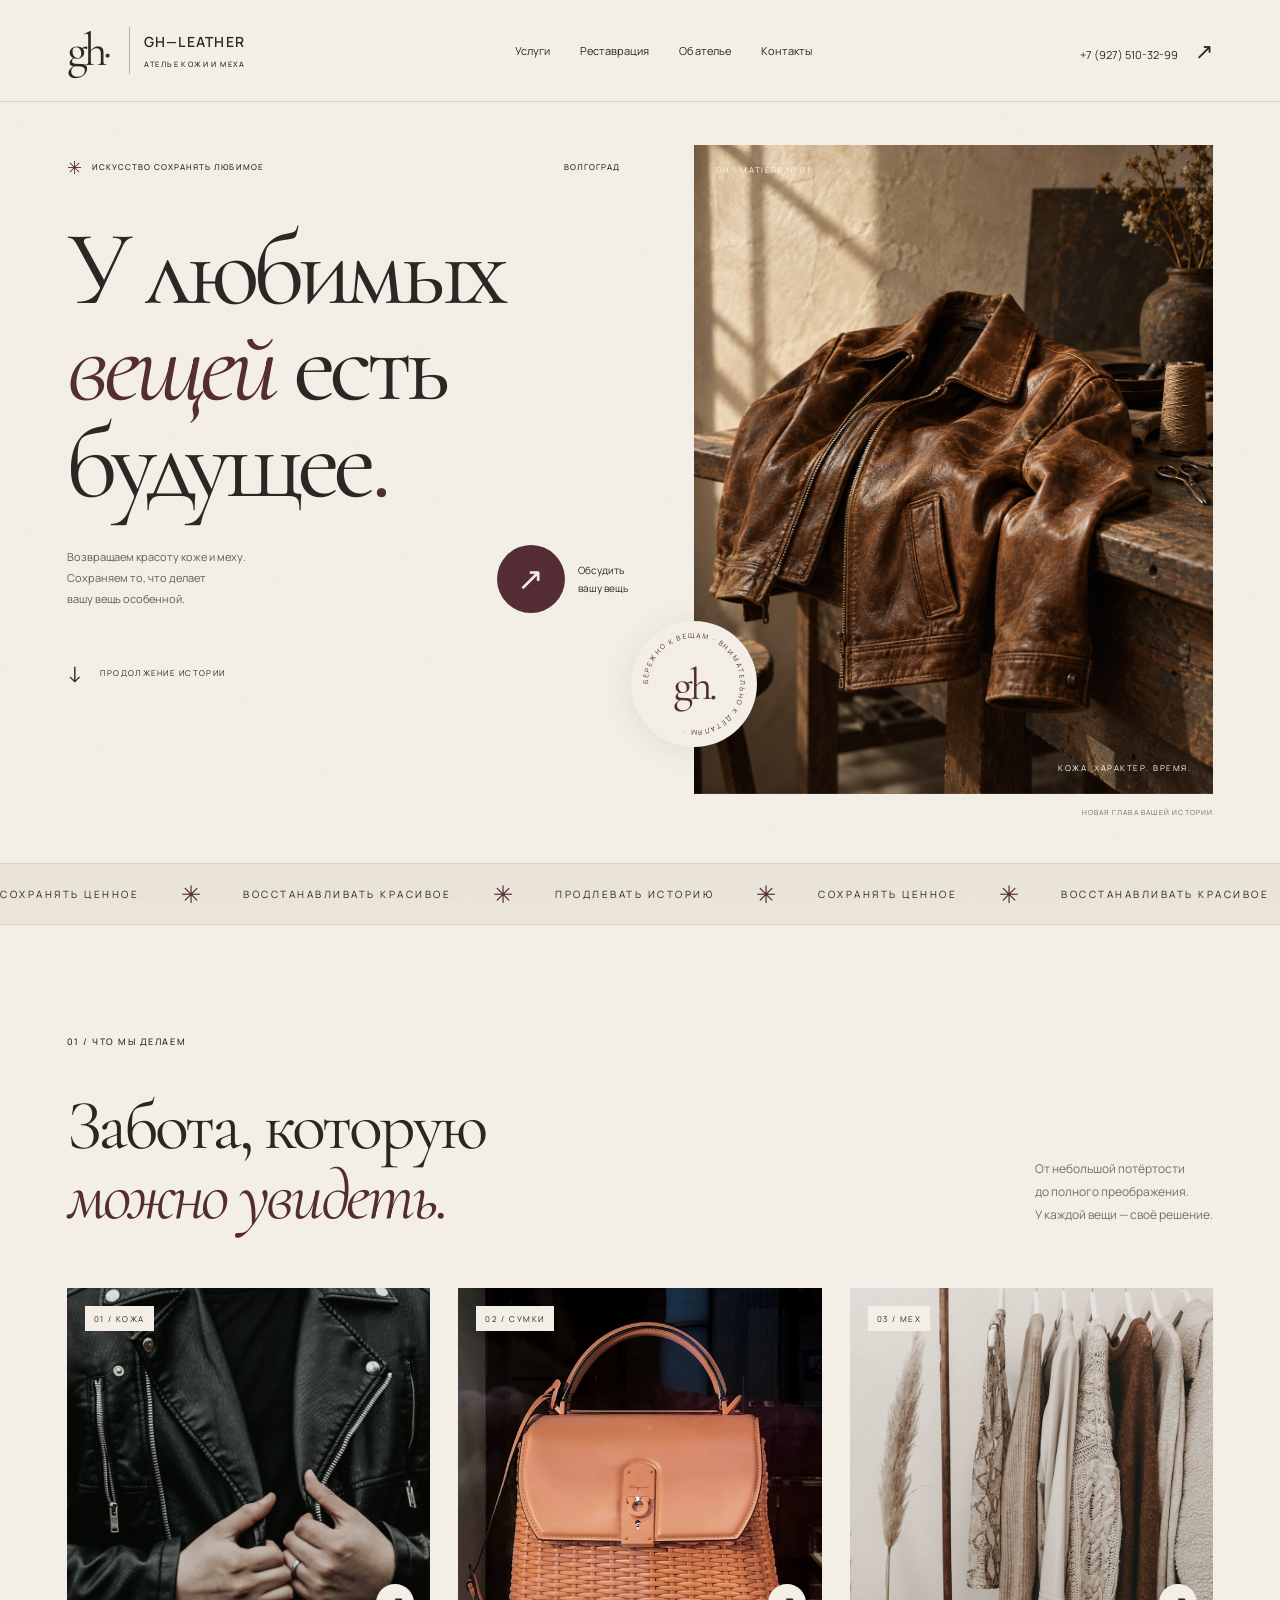
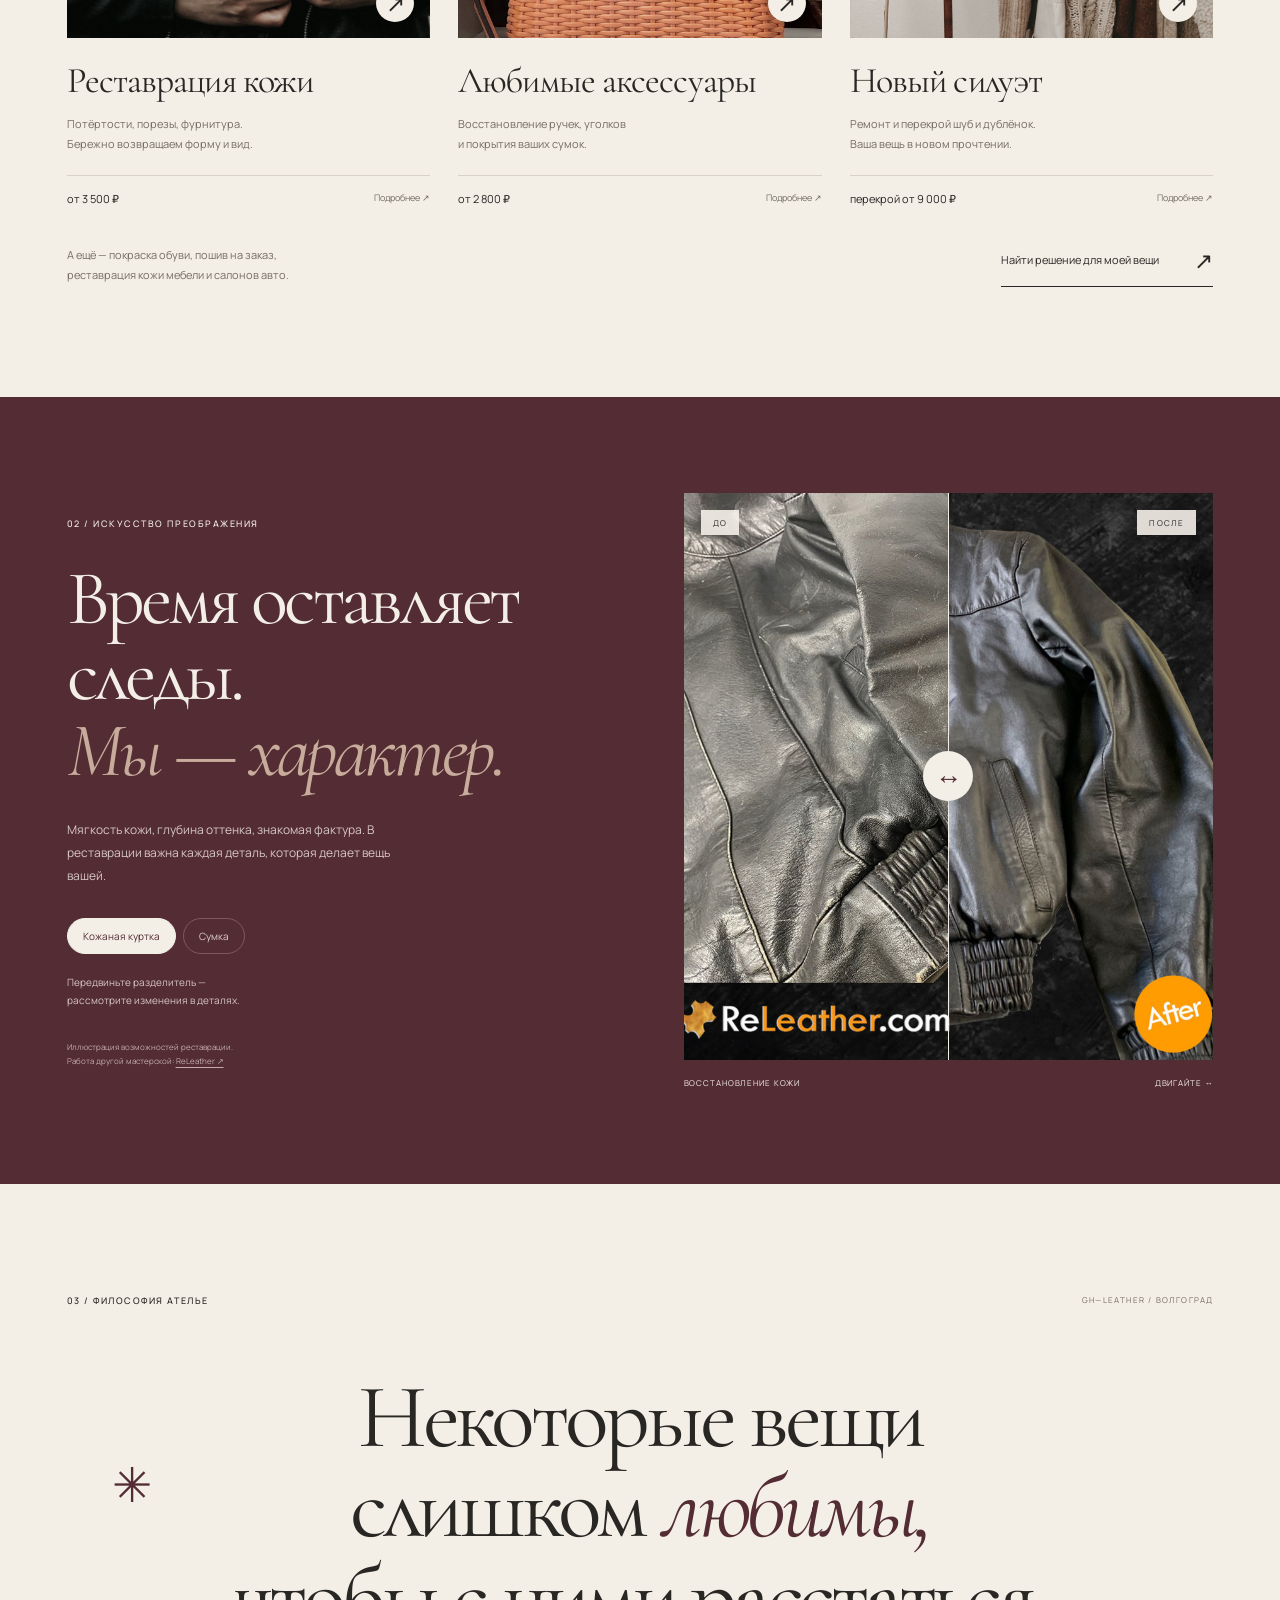
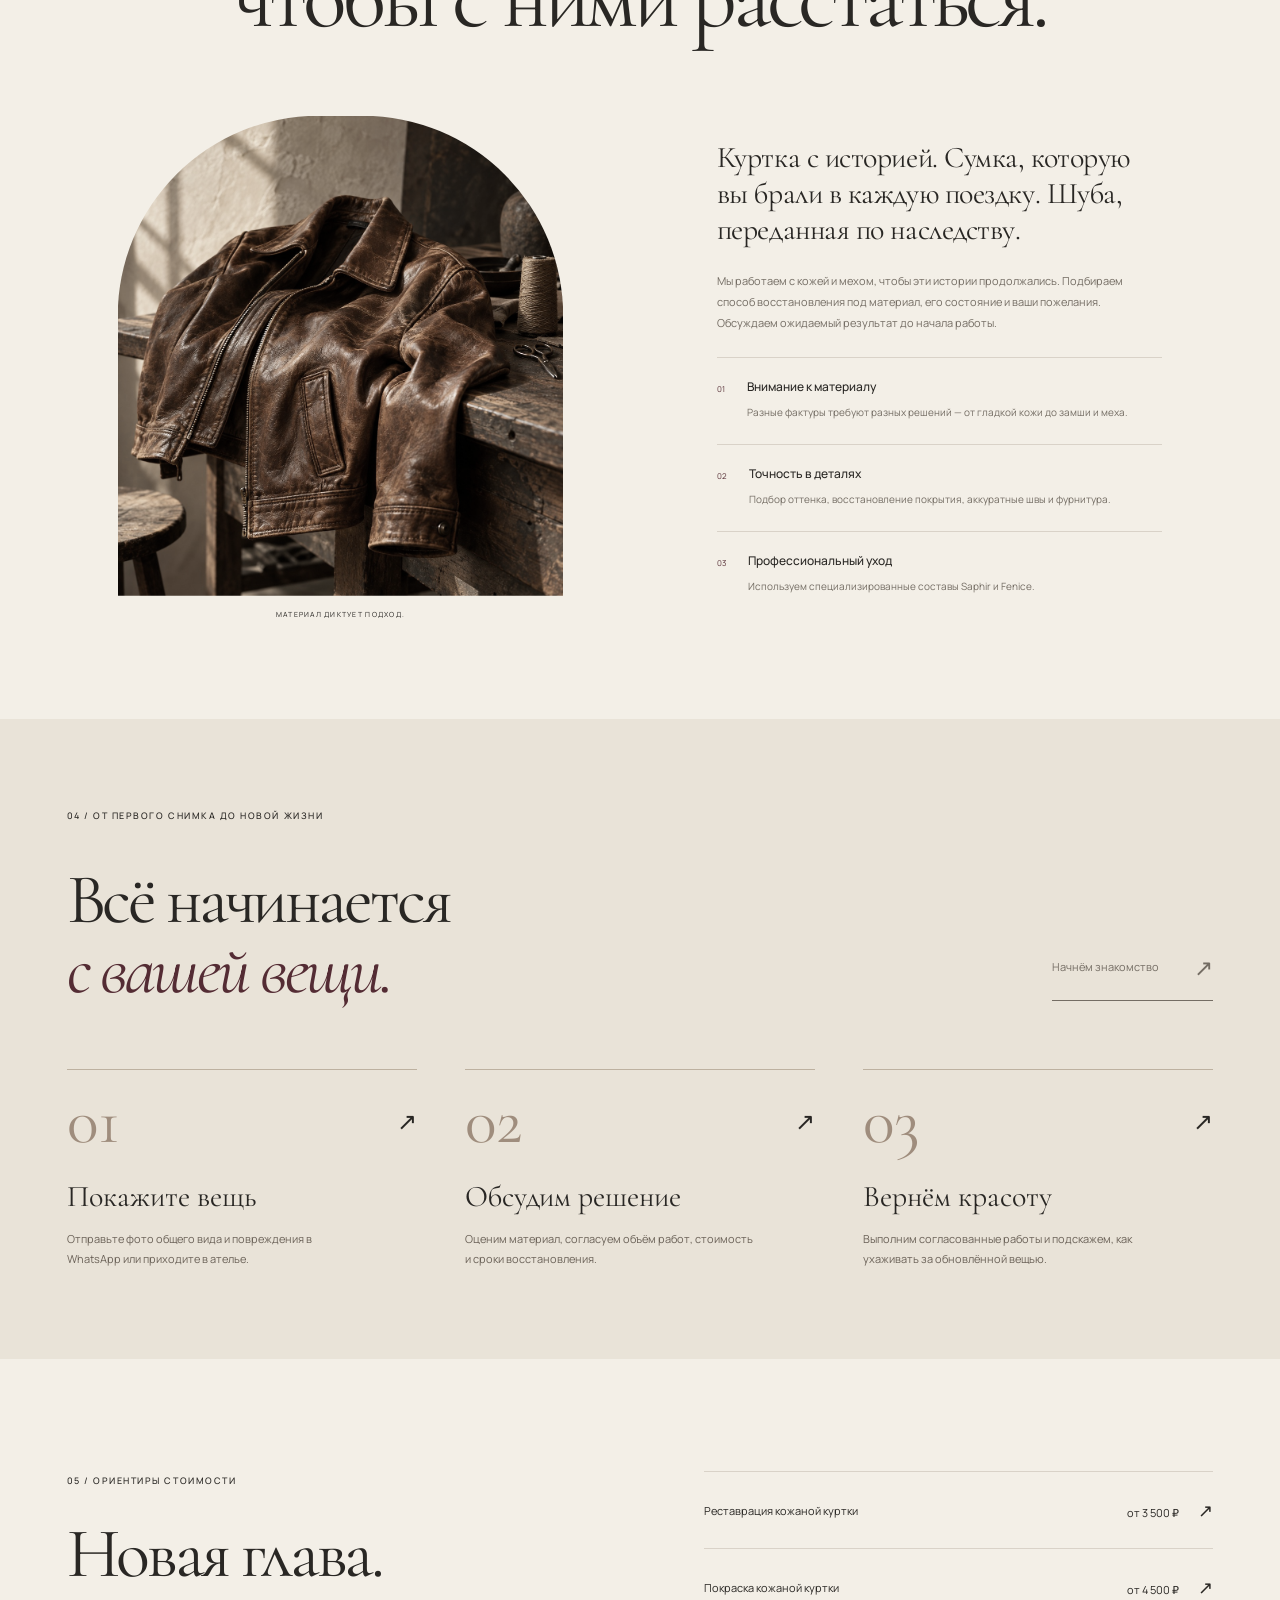
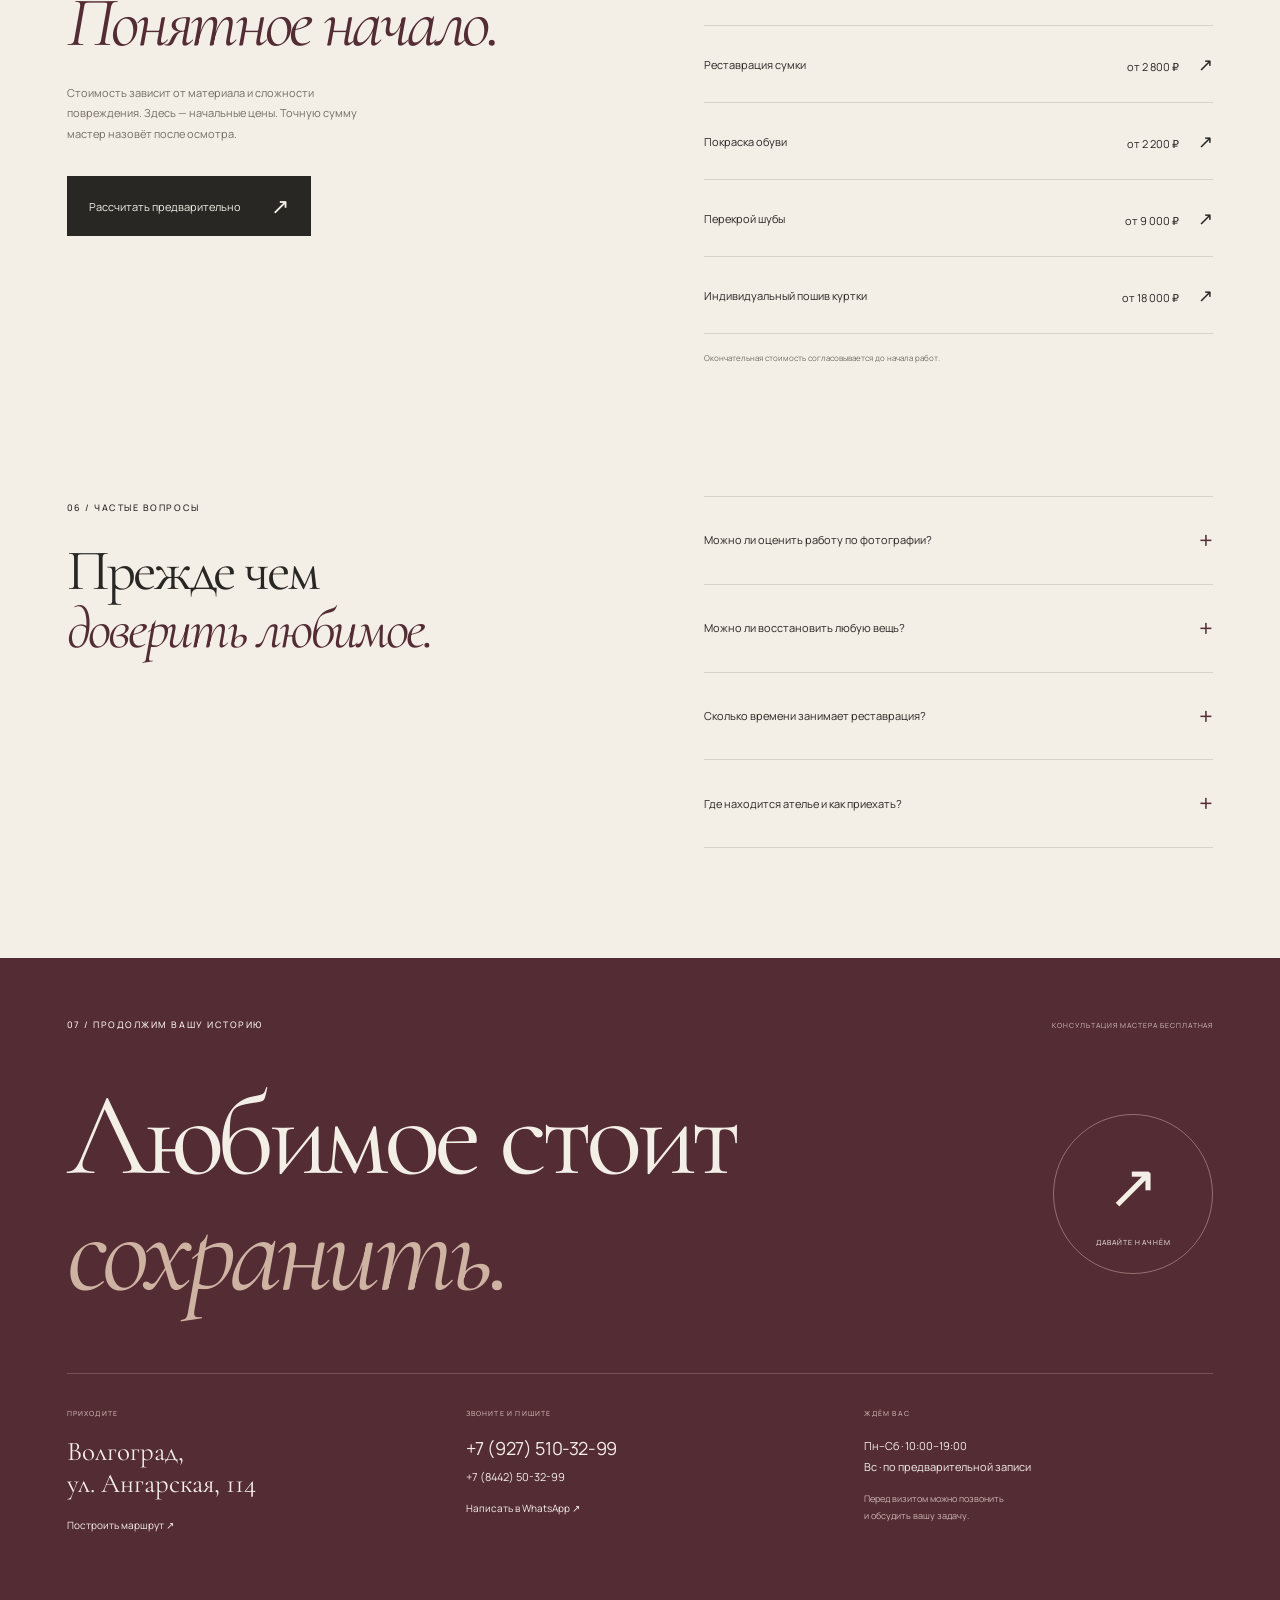
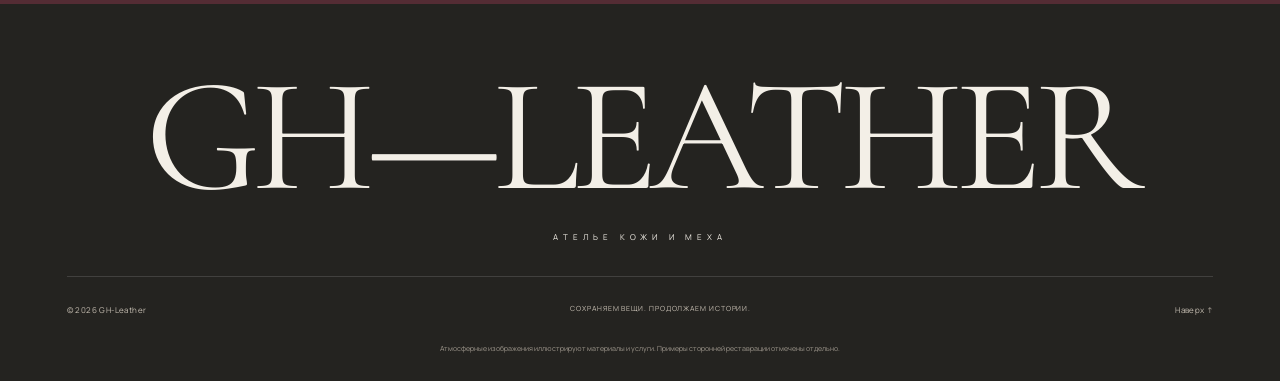
==== atelier/index.html @ f82b3d64 "Publish editorial GH-Leather site at /atelier without ChatGPT hosting dependency" ====
<!doctype html>
<html lang="ru">
<head>
<meta charset="utf-8"><meta name="viewport" content="width=device-width,initial-scale=1"><meta name="theme-color" content="#f2eee6">
<title>GH-Leather — у любимых вещей есть будущее</title>
<meta name="description" content="Реставрация, покраска и пошив изделий из кожи и меха в Волгограде. Ателье GH-Leather, Ангарская, 114. Узнайте предварительную стоимость и свяжитесь с мастером.">
<link rel="icon" href="favicon.svg" type="image/svg+xml"><link rel="stylesheet" href="fonts/fonts.css"><link rel="stylesheet" href="styles.css">
<meta property="og:title" content="GH-Leather — искусство сохранять любимое"><meta property="og:description" content="Ателье реставрации кожи и меха. Волгоград, Ангарская, 114."><meta property="og:type" content="website"><meta property="og:image" content="https://ghleather.ru/atelier/images/atelier-editorial.jpg"><meta property="og:url" content="https://ghleather.ru/atelier/">
<link rel="canonical" href="https://ghleather.ru/atelier/">
<script src="app.js" defer></script>
</head>
<body id="top">
<a class="skip" href="#main">Перейти к содержанию</a><div class="reading-progress" aria-hidden="true"></div>
<header class="header">
<a class="brand" href="#top" aria-label="GH-Leather — главная"><span class="brand-mark">gh<span>·</span></span><span class="brand-type">GH—LEATHER<small>АТЕЛЬЕ КОЖИ И МЕХА</small></span></a>
<nav class="desktop-nav" aria-label="Основная навигация"><a href="#services">Услуги</a><a href="#restoration">Реставрация</a><a href="#atelier">Об ателье</a><a href="#contacts">Контакты</a></nav>
<a class="header-contact" href="tel:+79275103299">+7 (927) 510-32-99 <span>↗</span></a>
<button class="menu-toggle" aria-expanded="false" aria-controls="mobile-nav" aria-label="Открыть меню"><span></span><span></span></button>
</header>
<nav id="mobile-nav" class="mobile-nav" aria-label="Мобильная навигация" inert><a href="#services">Услуги</a><a href="#restoration">Реставрация</a><a href="#atelier">Об ателье</a><a href="#contacts">Контакты</a><a class="mobile-phone" href="tel:+79275103299">+7 (927) 510-32-99 ↗</a></nav>
<main id="main">
<section class="hero" aria-labelledby="hero-title">
<div class="hero-copy"><div class="eyebrow hero-intro"><span class="tiny-cross">✳</span> ИСКУССТВО СОХРАНЯТЬ ЛЮБИМОЕ <span class="hero-city">ВОЛГОГРАД</span></div>
<h1 id="hero-title"><span class="title-line">У любимых</span><span class="title-line"><em>вещей</em> есть</span><span class="title-line">будущее<span class="wine-dot">.</span></span></h1>
<div class="hero-bottom"><p>Возвращаем красоту коже и меху.<br>Сохраняем то, что делает<br>вашу вещь особенной.</p><button class="round-link" data-consult><span class="round-link-circle">↗</span><span>Обсудить<br>вашу вещь</span></button></div>
<a class="hero-scroll" href="#services"><span>↓</span> ПРОДОЛЖЕНИЕ ИСТОРИИ</a></div>
<div class="hero-visual"><div class="hero-img-wrap"><img class="hero-photo" src="images/atelier-editorial.jpg" alt="Кожаная куртка тёплого коньячного оттенка — атмосферный образ ателье" fetchpriority="high"><span class="image-index">GH / MATIÈRE № 01</span><span class="image-note">КОЖА. ХАРАКТЕР. ВРЕМЯ.</span></div><div class="hero-seal" aria-hidden="true"><svg viewBox="0 0 150 150"><defs><path id="seal-path" d="M75,75 m-55,0 a55,55 0 1,1 110,0 a55,55 0 1,1 -110,0"/></defs><text><textPath href="#seal-path">БЕРЕЖНО К ВЕЩАМ · ВНИМАТЕЛЬНО К ДЕТАЛЯМ · </textPath></text></svg><span>gh.</span></div><span class="hero-caption">НОВАЯ ГЛАВА ВАШЕЙ ИСТОРИИ</span></div>
</section>
<div class="ticker" aria-hidden="true"><div class="ticker-track"><span>СОХРАНЯТЬ ЦЕННОЕ</span><i>✳</i><span>ВОССТАНАВЛИВАТЬ КРАСИВОЕ</span><i>✳</i><span>ПРОДЛЕВАТЬ ИСТОРИЮ</span><i>✳</i><span>СОХРАНЯТЬ ЦЕННОЕ</span><i>✳</i><span>ВОССТАНАВЛИВАТЬ КРАСИВОЕ</span><i>✳</i><span>ПРОДЛЕВАТЬ ИСТОРИЮ</span><i>✳</i></div></div>
<section class="services section" id="services">
<div class="section-heading reveal"><span class="eyebrow">01 / ЧТО МЫ ДЕЛАЕМ</span><h2>Забота, которую<br><em>можно увидеть.</em></h2><p class="heading-aside">От небольшой потёртости<br>до полного преображения.<br>У каждой вещи — своё решение.</p></div>
<div class="service-grid">
<button class="service-card reveal" data-service="jacket"><span class="service-image"><img src="images/jacket_after.jpg" alt="Детали чёрной кожаной куртки" loading="lazy"><span class="service-arrow">↗</span><span class="service-tag">01 / КОЖА</span></span><span class="service-title">Реставрация кожи</span><span class="service-desc">Потёртости, порезы, фурнитура.<br>Бережно возвращаем форму и вид.</span><span class="service-price">от 3 500 ₽ <span>Подробнее ↗</span></span></button>
<button class="service-card reveal" data-service="bag"><span class="service-image"><img src="images/gallery_bag.jpg" alt="Кожаная сумка коньячного цвета" loading="lazy"><span class="service-arrow">↗</span><span class="service-tag">02 / СУМКИ</span></span><span class="service-title">Любимые аксессуары</span><span class="service-desc">Восстановление ручек, уголков<br>и покрытия ваших сумок.</span><span class="service-price">от 2 800 ₽ <span>Подробнее ↗</span></span></button>
<button class="service-card reveal" data-service="fur"><span class="service-image"><img src="images/hero_leather_craft.jpg" alt="Одежда в натуральных нейтральных оттенках" loading="lazy"><span class="service-arrow">↗</span><span class="service-tag">03 / МЕХ</span></span><span class="service-title">Новый силуэт</span><span class="service-desc">Ремонт и перекрой шуб и дублёнок.<br>Ваша вещь в новом прочтении.</span><span class="service-price">перекрой от 9 000 ₽ <span>Подробнее ↗</span></span></button>
</div>
<div class="service-footer reveal"><p>А ещё — покраска обуви, пошив на заказ,<br>реставрация кожи мебели и салонов авто.</p><button class="text-link" data-consult>Найти решение для моей вещи <span>↗</span></button></div>
</section>
<section class="restoration section" id="restoration">
<div class="restoration-copy reveal"><span class="eyebrow">02 / ИСКУССТВО ПРЕОБРАЖЕНИЯ</span><h2>Время оставляет<br>следы.<br><em>Мы — характер.</em></h2><p>Мягкость кожи, глубина оттенка, знакомая фактура. В реставрации важна каждая деталь, которая делает вещь вашей.</p><div class="compare-tabs" role="group" aria-label="Выбрать пример реставрации"><button class="active" data-compare="jacket" aria-pressed="true">Кожаная куртка</button><button data-compare="bag" aria-pressed="false">Сумка</button></div><p class="compare-explanation">Передвиньте разделитель —<br>рассмотрите изменения в деталях.</p><div class="compare-credits">Иллюстрация возможностей реставрации.<br>Работа другой мастерской: <a id="compare-source" href="https://www.releather.com/leather-restoration-jackets-coats" target="_blank" rel="noopener noreferrer">ReLeather ↗</a></div></div>
<div class="comparison-block reveal"><div class="comparison" style="--split:50%"><img id="after-img" class="compare-photo" src="images/studio_jacket_after.jpg" alt="Кожаная куртка после реставрации мастерской ReLeather" loading="lazy"><div class="before-layer"><img id="before-img" class="compare-photo" src="images/studio_jacket_before.jpg" alt="Повреждения кожаной куртки до реставрации" loading="lazy"></div><span class="compare-label before-label">ДО</span><span class="compare-label after-label">ПОСЛЕ</span><span class="compare-divider" aria-hidden="true"><span>↔</span></span><input id="compare-range" type="range" min="0" max="100" value="50" aria-label="Сравнить до и после реставрации" aria-valuetext="Показано 50% изображения до реставрации"></div><div class="compare-bottom"><span>ВОССТАНОВЛЕНИЕ КОЖИ</span><span>ДВИГАЙТЕ ↔</span></div></div>
</section>
<section class="atelier section" id="atelier">
<div class="atelier-top reveal"><span class="eyebrow">03 / ФИЛОСОФИЯ АТЕЛЬЕ</span><span class="atelier-location">GH—LEATHER / ВОЛГОГРАД</span></div><div class="atelier-statement reveal"><span class="statement-star" aria-hidden="true">✳</span><h2>Некоторые вещи<br>слишком <em>любимы,</em><br>чтобы с ними расстаться.</h2></div>
<div class="atelier-details"><div class="atelier-material reveal"><img src="images/atelier-editorial.jpg" alt="Фактура и складки натуральной кожи, редакционная иллюстрация" loading="lazy"><span>МАТЕРИАЛ ДИКТУЕТ ПОДХОД.</span></div><div class="atelier-text reveal"><p class="large-copy">Куртка с историей. Сумка, которую вы брали в каждую поездку. Шуба, переданная по наследству.</p><p>Мы работаем с кожей и мехом, чтобы эти истории продолжались. Подбираем способ восстановления под материал, его состояние и ваши пожелания. Обсуждаем ожидаемый результат до начала работы.</p><div class="principle"><span>01</span><div><h3>Внимание к материалу</h3><p>Разные фактуры требуют разных решений — от гладкой кожи до замши и меха.</p></div></div><div class="principle"><span>02</span><div><h3>Точность в деталях</h3><p>Подбор оттенка, восстановление покрытия, аккуратные швы и фурнитура.</p></div></div><div class="principle"><span>03</span><div><h3>Профессиональный уход</h3><p>Используем специализированные составы Saphir и Fenice.</p></div></div></div></div>
</section>
<section class="process section" id="process"><div class="section-heading reveal"><span class="eyebrow">04 / ОТ ПЕРВОГО СНИМКА ДО НОВОЙ ЖИЗНИ</span><h2>Всё начинается<br><em>с вашей вещи.</em></h2><button class="text-link heading-aside" data-consult>Начнём знакомство <span>↗</span></button></div><div class="process-grid"><article class="process-step reveal"><span class="step-no">01<span>↗</span></span><h3>Покажите вещь</h3><p>Отправьте фото общего вида и повреждения в WhatsApp или приходите в ателье.</p></article><article class="process-step reveal"><span class="step-no">02<span>↗</span></span><h3>Обсудим решение</h3><p>Оценим материал, согласуем объём работ, стоимость и сроки восстановления.</p></article><article class="process-step reveal"><span class="step-no">03<span>↗</span></span><h3>Вернём красоту</h3><p>Выполним согласованные работы и подскажем, как ухаживать за обновлённой вещью.</p></article></div></section>
<section class="prices section" id="prices"><div class="prices-intro reveal"><span class="eyebrow">05 / ОРИЕНТИРЫ СТОИМОСТИ</span><h2>Новая глава.<br><em>Понятное начало.</em></h2><p>Стоимость зависит от материала и сложности повреждения. Здесь — начальные цены. Точную сумму мастер назовёт после осмотра.</p><button class="button button-dark" data-consult>Рассчитать предварительно <span>↗</span></button></div><div class="price-list reveal"><button data-service="jacket"><span>Реставрация кожаной куртки</span><span>от 3 500 ₽ <i>↗</i></span></button><button data-service="dye"><span>Покраска кожаной куртки</span><span>от 4 500 ₽ <i>↗</i></span></button><button data-service="bag"><span>Реставрация сумки</span><span>от 2 800 ₽ <i>↗</i></span></button><button data-service="shoes"><span>Покраска обуви</span><span>от 2 200 ₽ <i>↗</i></span></button><button data-service="fur"><span>Перекрой шубы</span><span>от 9 000 ₽ <i>↗</i></span></button><button data-service="tailoring"><span>Индивидуальный пошив куртки</span><span>от 18 000 ₽ <i>↗</i></span></button><p>Окончательная стоимость согласовывается до начала работ.</p></div></section>
<section class="faq section"><div class="faq-heading reveal"><span class="eyebrow">06 / ЧАСТЫЕ ВОПРОСЫ</span><h2>Прежде чем<br><em>доверить любимое.</em></h2></div><div class="faq-list reveal"><details><summary>Можно ли оценить работу по фотографии?<span>+</span></summary><p>Да, отправьте мастеру фотографию всей вещи и крупный план повреждений при дневном свете. По снимкам можно обсудить предварительную стоимость. Окончательное решение принимается после осмотра материала.</p></details><details><summary>Можно ли восстановить любую вещь?<span>+</span></summary><p>Возможности зависят от состояния кожи или меха, глубины повреждения и предыдущего ухода. Сначала мастер осмотрит вещь и расскажет, какого результата можно ожидать.</p></details><details><summary>Сколько времени занимает реставрация?<span>+</span></summary><p>Ориентир для реставрации куртки — 3–5 рабочих дней, сумки — 2–4 дня, перекроя шубы — 5–10 дней. Точный срок зависит от сложности работ и загрузки ателье; его согласуют при приёме вещи.</p></details><details><summary>Где находится ателье и как приехать?<span>+</span></summary><p>Волгоград, ул. Ангарская, 114. Вход с торца здания магазина, рядом с поликлиникой №30. Работаем с понедельника по субботу с 10:00 до 19:00, в воскресенье — по предварительной записи.</p></details></div></section>
<section class="contacts section" id="contacts"><div class="contact-top reveal"><span class="eyebrow">07 / ПРОДОЛЖИМ ВАШУ ИСТОРИЮ</span><span>КОНСУЛЬТАЦИЯ МАСТЕРА БЕСПЛАТНАЯ</span></div><div class="contact-main reveal"><h2>Любимое стоит<br><em>сохранить.</em></h2><button class="contact-circle" data-consult aria-label="Обсудить реставрацию с мастером">↗<span>ДАВАЙТЕ НАЧНЁМ</span></button></div><div class="contact-grid reveal"><div><span class="eyebrow">ПРИХОДИТЕ</span><address>Волгоград,<br>ул. Ангарская, 114</address><a class="contact-link" href="https://yandex.ru/maps/?text=%D0%92%D0%BE%D0%BB%D0%B3%D0%BE%D0%B3%D1%80%D0%B0%D0%B4%20%D0%90%D0%BD%D0%B3%D0%B0%D1%80%D1%81%D0%BA%D0%B0%D1%8F%20114%20GH-Leather" target="_blank" rel="noopener noreferrer">Построить маршрут ↗</a></div><div><span class="eyebrow">ЗВОНИТЕ И ПИШИТЕ</span><a class="contact-phone" href="tel:+79275103299">+7 (927) 510-32-99</a><a href="tel:+78442503299">+7 (8442) 50-32-99</a><a class="contact-link" href="https://wa.me/79275103299" target="_blank" rel="noopener noreferrer">Написать в WhatsApp ↗</a></div><div><span class="eyebrow">ЖДЁМ ВАС</span><p>Пн–Сб · 10:00–19:00<br>Вс · по предварительной записи</p><p class="contact-small">Перед визитом можно позвонить<br>и обсудить вашу задачу.</p></div></div></section>
</main>
<footer class="footer"><a class="footer-brand" href="#top">GH—LEATHER<span>АТЕЛЬЕ КОЖИ И МЕХА</span></a><div class="footer-bottom"><span>© <span id="year">2026</span> GH-Leather</span><span>СОХРАНЯЕМ ВЕЩИ. ПРОДОЛЖАЕМ ИСТОРИИ.</span><a href="#top">Наверх ↑</a></div><p class="photo-note">Атмосферные изображения иллюстрируют материалы и услуги. Примеры сторонней реставрации отмечены отдельно.</p></footer>
<dialog id="consult-dialog" aria-labelledby="consult-title"><form id="consult-form"><button class="dialog-close" type="button" aria-label="Закрыть окно">×</button><span class="eyebrow">НАЧНЁМ С ВАШЕЙ ВЕЩИ</span><h2 id="consult-title">Ещё одна<br><em>красивая история.</em></h2><p>Выберите услугу — покажем ориентир стоимости и подготовим сообщение мастеру.</p><label for="service-select">Что будем восстанавливать?</label><select id="service-select" name="service"><option value="jacket">Кожаная куртка — реставрация</option><option value="dye">Кожаная куртка — покраска</option><option value="bag">Сумка — реставрация ручек и уголков</option><option value="shoes">Обувь — покраска</option><option value="fur">Шуба — перекрой</option><option value="tailoring">Куртка — индивидуальный пошив</option><option value="other">Другая вещь или задача</option></select><label for="request-note">Расскажите о вещи <span>необязательно</span></label><textarea id="request-note" maxlength="1200" rows="3" placeholder="Например: потёрлись рукава любимой куртки…"></textarea><div class="estimate" aria-live="polite"><span>ПРЕДВАРИТЕЛЬНЫЙ ОРИЕНТИР</span><strong id="estimate-price">3 500–5 500 ₽</strong><small id="estimate-time">3–5 рабочих дней</small></div><p class="estimate-note">Точная цена и срок — после осмотра мастером.</p><button class="button button-dark" type="submit">Продолжить в WhatsApp <span>↗</span></button><p class="form-note">Откроется WhatsApp с текстом сообщения. Фото можно прикрепить там. Отправку подтверждаете вы.</p><a class="dialog-phone" href="tel:+79275103299">Или позвоните: +7 (927) 510-32-99</a></form></dialog>
</body></html>
---- atelier/fonts/fonts.css ----
@font-face {
  font-family: 'Cormorant Garamond';
  font-style: italic;
  font-weight: 400;
  font-display: swap;
  src: url(cormorant-garamond-italic-400-cyrillic.woff2) format('woff2');
  unicode-range: U+0301, U+0400-045F, U+0490-0491, U+04B0-04B1, U+2116;
}
@font-face {
  font-family: 'Cormorant Garamond';
  font-style: italic;
  font-weight: 400;
  font-display: swap;
  src: url(cormorant-garamond-italic-400-latin.woff2) format('woff2');
  unicode-range: U+0000-00FF, U+0131, U+0152-0153, U+02BB-02BC, U+02C6, U+02DA, U+02DC, U+0304, U+0308, U+0329, U+2000-206F, U+20AC, U+2122, U+2191, U+2193, U+2212, U+2215, U+FEFF, U+FFFD;
}
@font-face {
  font-family: 'Cormorant Garamond';
  font-style: normal;
  font-weight: 400;
  font-display: swap;
  src: url(cormorant-garamond-normal-400-cyrillic.woff2) format('woff2');
  unicode-range: U+0301, U+0400-045F, U+0490-0491, U+04B0-04B1, U+2116;
}
@font-face {
  font-family: 'Cormorant Garamond';
  font-style: normal;
  font-weight: 400;
  font-display: swap;
  src: url(cormorant-garamond-normal-400-latin.woff2) format('woff2');
  unicode-range: U+0000-00FF, U+0131, U+0152-0153, U+02BB-02BC, U+02C6, U+02DA, U+02DC, U+0304, U+0308, U+0329, U+2000-206F, U+20AC, U+2122, U+2191, U+2193, U+2212, U+2215, U+FEFF, U+FFFD;
}
@font-face {
  font-family: 'Manrope';
  font-style: normal;
  font-weight: 400;
  font-display: swap;
  src: url(manrope-normal-400-cyrillic.woff2) format('woff2');
  unicode-range: U+0301, U+0400-045F, U+0490-0491, U+04B0-04B1, U+2116;
}
@font-face {
  font-family: 'Manrope';
  font-style: normal;
  font-weight: 400;
  font-display: swap;
  src: url(manrope-normal-400-latin.woff2) format('woff2');
  unicode-range: U+0000-00FF, U+0131, U+0152-0153, U+02BB-02BC, U+02C6, U+02DA, U+02DC, U+0304, U+0308, U+0329, U+2000-206F, U+20AC, U+2122, U+2191, U+2193, U+2212, U+2215, U+FEFF, U+FFFD;
}
@font-face {
  font-family: 'Manrope';
  font-style: normal;
  font-weight: 500;
  font-display: swap;
  src: url(manrope-normal-400-cyrillic.woff2) format('woff2');
  unicode-range: U+0301, U+0400-045F, U+0490-0491, U+04B0-04B1, U+2116;
}
@font-face {
  font-family: 'Manrope';
  font-style: normal;
  font-weight: 500;
  font-display: swap;
  src: url(manrope-normal-400-latin.woff2) format('woff2');
  unicode-range: U+0000-00FF, U+0131, U+0152-0153, U+02BB-02BC, U+02C6, U+02DA, U+02DC, U+0304, U+0308, U+0329, U+2000-206F, U+20AC, U+2122, U+2191, U+2193, U+2212, U+2215, U+FEFF, U+FFFD;
}
@font-face {
  font-family: 'Manrope';
  font-style: normal;
  font-weight: 600;
  font-display: swap;
  src: url(manrope-normal-400-cyrillic.woff2) format('woff2');
  unicode-range: U+0301, U+0400-045F, U+0490-0491, U+04B0-04B1, U+2116;
}
@font-face {
  font-family: 'Manrope';
  font-style: normal;
  font-weight: 600;
  font-display: swap;
  src: url(manrope-normal-400-latin.woff2) format('woff2');
  unicode-range: U+0000-00FF, U+0131, U+0152-0153, U+02BB-02BC, U+02C6, U+02DA, U+02DC, U+0304, U+0308, U+0329, U+2000-206F, U+20AC, U+2122, U+2191, U+2193, U+2212, U+2215, U+FEFF, U+FFFD;
}
@font-face {
  font-family: 'Manrope';
  font-style: normal;
  font-weight: 700;
  font-display: swap;
  src: url(manrope-normal-400-cyrillic.woff2) format('woff2');
  unicode-range: U+0301, U+0400-045F, U+0490-0491, U+04B0-04B1, U+2116;
}
@font-face {
  font-family: 'Manrope';
  font-style: normal;
  font-weight: 700;
  font-display: swap;
  src: url(manrope-normal-400-latin.woff2) format('woff2');
  unicode-range: U+0000-00FF, U+0131, U+0152-0153, U+02BB-02BC, U+02C6, U+02DA, U+02DC, U+0304, U+0308, U+0329, U+2000-206F, U+20AC, U+2122, U+2191, U+2193, U+2212, U+2215, U+FEFF, U+FFFD;
}
---- atelier/styles.css ----
:root{--paper:#f3efe7;--ink:#292724;--wine:#542c34;--muted:#746d64;--line:#d9d2c8;--serif:'Cormorant Garamond',Georgia,serif;--sans:Manrope,Arial,sans-serif;--gutter:5.2vw}*{box-sizing:border-box}html{scroll-behavior:smooth;scroll-padding-top:92px}body{margin:0;background:var(--paper);color:var(--ink);font-family:var(--sans);font-size:14px;-webkit-font-smoothing:antialiased}body:after{content:'';position:fixed;inset:0;z-index:50;pointer-events:none;opacity:.027;background-image:url("data:image/svg+xml,%3Csvg viewBox='0 0 180 180' xmlns='http://www.w3.org/2000/svg'%3E%3Cfilter id='n'%3E%3CfeTurbulence type='fractalNoise' baseFrequency='.9' numOctaves='3' stitchTiles='stitch'/%3E%3C/filter%3E%3Cpath fill='%23000' filter='url(%23n)' opacity='.7' d='M0 0h180v180H0z'/%3E%3C/svg%3E")}a{color:inherit;text-decoration:none}button,input,select,textarea{font:inherit}button{color:inherit;cursor:pointer}button,a,input,summary,select,textarea{-webkit-tap-highlight-color:transparent}button{border:0;background:none}img{display:block;width:100%;height:100%;object-fit:cover}p{line-height:1.85;margin:0}h1,h2,h3{font-weight:400;margin:0}h1,h2{font-family:var(--serif);letter-spacing:-.047em;line-height:.99}em{font-weight:400;color:var(--wine)}button:focus-visible,a:focus-visible,summary:focus-visible,input:focus-visible,select:focus-visible,textarea:focus-visible{outline:2px solid #a76d50;outline-offset:6px}::selection{background:#542c34;color:#fff}.skip{position:fixed;top:-100px;left:20px;z-index:110;background:var(--ink);color:white;padding:15px}.skip:focus{top:10px}.reading-progress{position:fixed;top:0;left:0;transform-origin:left;transform:scaleX(0);height:2px;background:var(--wine);width:100%;z-index:102}.header{display:flex;align-items:center;justify-content:space-between;height:102px;padding:0 var(--gutter);border-bottom:1px solid var(--line);gap:24px;position:relative;z-index:100;background:var(--paper)}.brand{display:flex;align-items:center;gap:14px;flex-shrink:0}.brand-mark{font-family:var(--serif);font-size:47px;line-height:1;letter-spacing:-4px;border-right:1px solid #b9aea1;padding-right:17px}.brand-mark span{color:var(--wine);letter-spacing:0}.brand-type{font-size:14px;letter-spacing:.09em;font-weight:600}.brand-type small{display:block;font-size:7.4px;font-weight:500;letter-spacing:.19em;margin-top:8px}.desktop-nav{display:flex;gap:30px;font-size:11px}.desktop-nav a{position:relative;padding:10px 0}.desktop-nav a:after,.contact-link:after{content:'';height:1px;background:currentColor;position:absolute;left:0;bottom:3px;width:100%;transform:scaleX(0);transform-origin:left;transition:transform .3s}.desktop-nav a:hover:after,.contact-link:hover:after{transform:scaleX(1)}.header-contact{font-size:11px;white-space:nowrap}.header-contact span{margin-left:15px;font-size:22px}.menu-toggle{display:none}.mobile-nav{display:none}.eyebrow{font-family:var(--sans);font-size:9px;letter-spacing:.17em;font-weight:500;line-height:1.6}.hero{display:grid;grid-template-columns:1.08fr 1fr;gap:5.2vw;padding:43px var(--gutter) 46px;max-width:1800px;margin:auto;min-height:710px}.hero-copy{padding-top:8px;position:relative}.hero-intro{display:flex;align-items:center;gap:9px;font-size:8px;letter-spacing:.13em}.tiny-cross{font-size:18px;color:var(--wine)}.hero-city{margin-left:auto;font-size:8px;padding-right:7px}.hero h1{font-size:clamp(83px,8.3vw,150px);margin-top:39px;position:relative;z-index:2;line-height:.91;letter-spacing:-.055em}.title-line{display:block;animation:titleIn 1.2s cubic-bezier(.2,.65,.2,1) both}.title-line:nth-child(2){animation-delay:.12s}.title-line:nth-child(3){animation-delay:.24s}.hero h1 em{letter-spacing:-.055em}.wine-dot{color:var(--wine)}.hero-bottom{display:flex;align-items:center;justify-content:space-between;gap:14px;margin-top:34px}.hero-bottom p{font-size:11px;color:#625c54;line-height:1.9}.round-link{display:flex;text-align:left;align-items:center;gap:13px;font-size:10px;line-height:1.8;padding:0}.round-link-circle{display:flex;width:68px;height:68px;background:var(--wine);color:var(--paper);border-radius:100%;align-items:center;justify-content:center;font-size:32px;transition:transform .35s,background .35s}.round-link:hover .round-link-circle{transform:rotate(45deg);background:var(--ink)}.hero-scroll{display:flex;align-items:center;gap:16px;font-size:8px;letter-spacing:.16em;margin-top:45px}.hero-scroll>span{font-size:22px}.hero-visual{position:relative;padding-bottom:23px;min-width:0}.hero-img-wrap{height:100%;min-height:573px;max-height:770px;overflow:hidden;position:relative;background:#b49b80}.hero-photo{object-position:50% 55%;animation:photoIn 1.8s cubic-bezier(.2,.7,.2,1) both;transition:transform .5s ease-out}.hero-img-wrap:after{content:'';position:absolute;inset:45% 0 0;background:linear-gradient(transparent,#1a100b55);pointer-events:none}.image-index{position:absolute;top:19px;left:22px;font-size:8px;letter-spacing:.16em;color:#fff8e9;z-index:1}.image-note{position:absolute;bottom:21px;right:22px;color:white;font-size:8px;letter-spacing:.19em;z-index:1}.hero-seal{position:absolute;width:126px;height:126px;left:-63px;bottom:70px;border-radius:100%;background:var(--paper);display:grid;place-items:center;z-index:3;box-shadow:0 3px 30px #241d1715}.hero-seal svg{position:absolute;inset:0;animation:rotate 36s linear infinite;width:100%;height:100%;overflow:visible}.hero-seal text{font-family:var(--sans);font-size:8px;letter-spacing:2.05px;fill:var(--wine)}.hero-seal>span{font-family:var(--serif);font-size:45px;color:var(--wine);letter-spacing:-3px}.hero-caption{position:absolute;bottom:0;right:0;font-size:7px;letter-spacing:.17em;color:var(--muted)}.ticker{overflow:hidden;border-block:1px solid var(--line);padding:18px 0;background:#eae4d9}.ticker-track{display:flex;gap:42px;align-items:center;width:max-content;animation:marquee 55s linear infinite}.ticker-track span{font-size:10px;letter-spacing:.25em;white-space:nowrap}.ticker-track i{font-style:normal;color:var(--wine);font-size:24px;line-height:1}.section{padding:110px var(--gutter)}.section-heading{display:grid;grid-template-columns:1fr 1fr;position:relative;align-items:end;gap:25px}.section-heading>.eyebrow{grid-column:1/-1;margin-bottom:17px}.section-heading h2{font-size:clamp(54px,5.5vw,90px)}.heading-aside{justify-self:end;color:var(--muted);font-size:12px;line-height:1.9;margin-bottom:4px}.service-grid{display:grid;grid-template-columns:repeat(3,minmax(0,1fr));gap:28px;margin-top:57px}.service-card{display:flex;flex-direction:column;text-align:left;padding:0}.service-image{display:block;height:350px;position:relative;overflow:hidden;width:100%;background:#d6c5b3}.service-image img{transition:transform 1s cubic-bezier(.2,.65,.2,1),filter 1s;filter:saturate(.65);object-position:center 35%}.service-card:nth-child(3) img{object-position:60%}.service-card:hover img{transform:scale(1.055);filter:saturate(.9)}.service-arrow{position:absolute;right:16px;bottom:16px;background:var(--paper);border-radius:100%;width:38px;height:38px;display:grid;place-items:center;font-size:23px;transition:transform .3s}.service-card:hover .service-arrow{transform:rotate(45deg)}.service-tag{position:absolute;top:18px;left:18px;font-size:8px;letter-spacing:.18em;background:var(--paper);padding:7px 9px}.service-title{display:block;font:400 36px/1.2 var(--serif);letter-spacing:-.025em;margin-top:21px}.service-desc{display:block;font-size:11px;line-height:1.8;color:var(--muted);margin:12px 0 21px}.service-price{display:flex;justify-content:space-between;border-top:1px solid var(--line);padding-top:15px;font-size:11px;width:100%;margin-top:auto}.service-price>span{font-size:9px;color:var(--muted)}.service-footer{display:flex;justify-content:space-between;align-items:center;margin-top:38px;gap:20px}.service-footer p{font-size:11px;color:var(--muted)}.text-link{display:flex;justify-content:space-between;align-items:center;gap:35px;border-bottom:1px solid currentColor;padding:0 0 10px;font-size:11px}.text-link span{font-size:23px;transition:transform .25s}.text-link:hover span{transform:translate(3px,-3px)}.restoration{background:var(--wine);color:var(--paper);display:grid;grid-template-columns:1fr 1fr;gap:6.8vw;align-items:center;padding-block:96px}.restoration h2{font-size:clamp(60px,6vw,100px);margin:30px 0}.restoration h2 em{color:#c7ac9b}.restoration-copy>p{max-width:335px;font-size:12px;line-height:1.9;color:#d6c7c5}.compare-tabs{display:flex;gap:7px;margin-top:30px}.compare-tabs button{border:1px solid #b89d9f66;color:#ddceca;border-radius:30px;padding:10px 15px;font-size:10px;transition:background .3s,color .3s}.compare-tabs button.active{background:var(--paper);color:var(--wine);border-color:var(--paper)}.restoration-copy p.compare-explanation{font-size:10px;margin-top:19px;line-height:1.8}.compare-credits{font-size:8px;line-height:1.8;color:#c2acac;margin-top:31px}.compare-credits a{text-decoration:underline;text-underline-offset:3px}.comparison{aspect-ratio:1/1.07;background:#cdc1ad;position:relative;overflow:hidden;isolation:isolate}.compare-photo{position:absolute;inset:0;object-fit:cover;object-position:center}.before-layer{position:absolute;inset:0;clip-path:inset(0 calc(100% - var(--split)) 0 0)}.compare-label{position:absolute;top:17px;background:#f3efe7e8;color:var(--ink);font-size:8px;letter-spacing:.15em;padding:7px 12px;z-index:1}.before-label{left:17px}.after-label{right:17px}.compare-divider{position:absolute;top:0;bottom:0;left:var(--split);width:1px;background:var(--paper);z-index:2;pointer-events:none}.compare-divider>span{position:absolute;top:50%;left:0;transform:translate(-50%,-50%);height:50px;width:50px;background:var(--paper);border-radius:100%;color:var(--wine);font-size:27px;display:grid;place-items:center;box-shadow:0 4px 15px #0002}.comparison input{position:absolute;inset:0;width:100%;height:100%;margin:0;opacity:0;cursor:ew-resize;z-index:3}.comparison:focus-within{outline:2px solid #f2eee6;outline-offset:5px}.compare-bottom{display:flex;justify-content:space-between;font-size:8px;letter-spacing:.11em;margin-top:17px}.atelier{padding-bottom:100px}.atelier-top{display:flex;justify-content:space-between}.atelier-location{font-size:8px;letter-spacing:.15em;color:var(--muted)}.atelier-statement{display:flex;justify-content:center;position:relative;margin:65px auto 73px}.atelier-statement h2{font-size:clamp(62px,7.1vw,118px);text-align:center}.statement-star{position:absolute;left:4%;top:29%;font-size:48px;color:var(--wine)}.atelier-details{display:grid;grid-template-columns:1fr 1fr;gap:12vw;align-items:center;padding:0 4vw}.atelier-material{position:relative;align-self:start}.atelier-material img{height:480px;object-position:65% 60%;filter:saturate(.55);clip-path:inset(0 0 0 0 round 200px 200px 0 0)}.atelier-material>span{display:block;margin-top:14px;font-size:7px;letter-spacing:.18em;text-align:center}.atelier-text>p{font-size:11px;color:var(--muted);line-height:1.9}.atelier-text>p.large-copy{font:400 30px/1.2 var(--serif);color:var(--ink);letter-spacing:-.015em;margin-bottom:23px}.principle{display:flex;gap:22px;border-top:1px solid var(--line);margin-top:23px;padding-top:20px}.principle>span{font-size:8px;color:var(--wine);padding-top:5px}.principle h3{font-size:12px;font-weight:500;margin-bottom:8px}.principle p{font-size:10px;color:var(--muted);line-height:1.8}.process{background:#e9e3d8;padding-block:90px}.process-grid{display:grid;grid-template-columns:repeat(3,1fr);gap:48px;margin-top:64px}.step-no{display:flex;align-items:center;justify-content:space-between;border-top:1px solid #bdb1a0;padding-top:18px;font:400 66px/1 var(--serif);color:#9f8d7d}.step-no>span{font:400 24px/1 var(--sans);color:var(--ink)}.process-step h3{font:400 30px/1.2 var(--serif);margin:25px 0 14px}.process-step p{max-width:290px;color:#6b6258;font-size:11px;line-height:1.85}.prices{display:grid;grid-template-columns:1fr 1fr;gap:10vw;align-items:start}.prices h2{font-size:clamp(54px,5.5vw,88px);margin:30px 0 25px}.prices-intro>p{max-width:320px;font-size:11px;color:var(--muted)}.button{display:flex;align-items:center;justify-content:space-between;padding:19px 22px;font-size:11px;gap:30px;transition:background .25s,color .25s}.button span{font-size:22px;line-height:1}.button-dark{background:var(--ink);color:var(--paper)}.button-dark:hover{background:var(--wine)}.prices .button{margin-top:32px}.price-list{margin-top:2px}.price-list>button{display:flex;justify-content:space-between;text-align:left;align-items:center;gap:22px;border-top:1px solid var(--line);width:100%;padding:26px 0;font-size:11px;transition:padding .3s,color .3s}.price-list>button:hover{color:var(--wine);padding-inline:8px}.price-list>button>span:last-child{white-space:nowrap}.price-list i{font-style:normal;font-size:18px;margin-left:17px}.price-list>button:last-of-type{border-bottom:1px solid var(--line)}.price-list>p{font-size:8px;color:var(--muted);margin-top:17px}.faq{padding-top:20px;display:grid;grid-template-columns:1fr 1fr;gap:10vw}.faq h2{font-size:clamp(46px,4.5vw,75px);margin-top:28px}.faq-list{border-top:1px solid var(--line)}details{border-bottom:1px solid var(--line)}summary{list-style:none;cursor:pointer;padding:23px 0;display:flex;justify-content:space-between;align-items:center;gap:25px;font-size:11px;line-height:1.7}summary::-webkit-details-marker{display:none}summary>span{font-size:24px;font-weight:400;color:var(--wine);transition:transform .3s}details[open] summary>span{transform:rotate(45deg)}details>p{font-size:11px;color:var(--muted);padding-bottom:25px;padding-right:25px;animation:fadeIn .4s}.contacts{background:var(--wine);color:var(--paper);padding-block:60px 65px}.contact-top{display:flex;justify-content:space-between;align-items:center;gap:20px}.contact-top>span:last-child{font-size:7px;letter-spacing:.14em;color:#d1bebb}.contact-main{display:flex;justify-content:space-between;align-items:center;gap:30px;margin-top:45px}.contact-main h2{font-size:clamp(80px,9.2vw,154px)}.contact-main em{color:#ceb3a3}.contact-circle{display:flex;align-items:center;justify-content:center;flex-direction:column;width:160px;height:160px;border:1px solid #d6bfb377;border-radius:100%;font-size:62px;flex-shrink:0;gap:11px;transition:background .4s,color .4s}.contact-circle span{font-size:7px;letter-spacing:.15em}.contact-circle:hover{background:var(--paper);color:var(--wine)}.contact-grid{display:grid;grid-template-columns:1fr 1fr 1fr;gap:50px;border-top:1px solid #d6bfb344;margin-top:62px;padding-top:34px}.contact-grid>div{display:flex;align-items:start;flex-direction:column}.contact-grid .eyebrow{font-size:7px;color:#c6aba8;margin-bottom:17px}.contact-grid address{font:400 27px/1.2 var(--serif);font-style:normal}.contact-link{position:relative;font-size:10px;margin-top:17px;padding-bottom:7px}.contact-grid>div>a.contact-phone{font-size:18px;margin-bottom:9px;letter-spacing:-.02em}.contact-grid>div>a:not([class]){font-size:11px}.contact-grid p{font-size:11px;line-height:1.9}.contact-grid p.contact-small{font-size:9px;color:#ccb5b2;margin-top:12px}.footer{padding:58px var(--gutter) 25px;background:#242320;color:var(--paper);overflow:hidden}.footer-brand{font-family:var(--serif);font-size:clamp(70px,12.65vw,210px);line-height:.92;letter-spacing:-.05em;display:block;text-align:center;white-space:nowrap;border-bottom:1px solid #fff2;padding-bottom:36px}.footer-brand>span{display:block;font-family:var(--sans);font-size:8px;letter-spacing:.6em;margin-top:22px}.footer-bottom{display:flex;justify-content:space-between;gap:20px;font-size:8px;margin-top:27px;letter-spacing:.05em;color:#c5bdb1}.footer-bottom>span:nth-child(2){font-size:7px;letter-spacing:.13em}.photo-note{font-size:7px;color:#9f988d;text-align:center;margin-top:28px}.reveal{opacity:1}.js .reveal{opacity:0;transform:translateY(24px);transition:opacity .9s ease,transform .9s cubic-bezier(.2,.65,.2,1)}.js .reveal.visible{opacity:1;transform:translateY(0)}.service-card:nth-child(2),.process-step:nth-child(2){transition-delay:.1s}.service-card:nth-child(3),.process-step:nth-child(3){transition-delay:.2s}dialog{border:0;background:var(--paper);color:var(--ink);width:min(530px,calc(100% - 28px));max-height:calc(100dvh - 40px);padding:40px;overflow:auto;box-shadow:0 20px 100px #0003}dialog::backdrop{background:#1a1512aa;backdrop-filter:blur(6px)}dialog[open]{animation:dialogIn .35s ease}body.modal-open{overflow:hidden}.dialog-close{position:absolute;right:17px;top:10px;font-size:31px;line-height:1;padding:7px}dialog h2{font-size:53px;margin:20px 0}dialog form>p:not([class]){font-size:11px;color:var(--muted);line-height:1.8;margin-bottom:24px}dialog label{display:flex;justify-content:space-between;font-size:10px;margin:18px 0 9px}dialog label>span{font-size:8px;color:var(--muted)}dialog select,dialog textarea{width:100%;border:1px solid #cfc5b8;background:transparent;padding:13px 10px;border-radius:0;font-size:11px;color:var(--ink)}dialog textarea{resize:vertical;min-height:75px}dialog select{padding-right:25px}dialog .estimate{border-top:1px solid var(--line);margin-top:23px;padding-top:18px;display:flex;flex-wrap:wrap;align-items:baseline;gap:7px 13px}.estimate>span{width:100%;font-size:7px;letter-spacing:.14em}.estimate strong{font:400 35px/1.2 var(--serif)}.estimate small{font-size:9px;color:var(--muted)}.estimate-note{font-size:9px;color:var(--muted);margin-top:7px}dialog .button{width:100%;margin-top:22px}.form-note{font-size:9px;color:var(--muted);margin-top:13px;line-height:1.8}.dialog-phone{display:block;text-align:center;font-size:10px;margin-top:20px;text-decoration:underline;text-underline-offset:4px}@keyframes marquee{to{transform:translateX(-50%)}}@keyframes rotate{to{transform:rotate(360deg)}}@keyframes titleIn{from{opacity:0;transform:translateY(28px)}to{opacity:1;transform:translateY(0)}}@keyframes photoIn{from{opacity:0;transform:scale(1.08)}to{opacity:1;transform:scale(1)}}@keyframes fadeIn{from{opacity:0}to{opacity:1}}@keyframes dialogIn{from{opacity:0;transform:translateY(15px)}to{opacity:1;transform:translateY(0)}}
@media(min-width:1500px){.hero{min-height:850px}.hero-img-wrap{min-height:690px}.hero h1{margin-top:60px}.hero-bottom{margin-top:40px}.hero-scroll{margin-top:65px}.service-image{height:430px}.hero-bottom p{font-size:13px}.section{padding-inline:max(var(--gutter),calc((100vw - 1600px)/2))}}
@media(max-width:1100px){.header{height:88px;gap:14px}.desktop-nav{gap:18px;font-size:10px}.brand-type{font-size:11px}.brand-type small{font-size:6px}.header-contact{font-size:9px}.hero{min-height:640px;gap:4vw}.hero-img-wrap{min-height:520px}.hero h1{font-size:9vw;margin-top:40px}.hero-intro{font-size:7px}.hero-city{display:none}.hero-bottom{align-items:start}.round-link-circle{width:52px;height:52px}.round-link{font-size:9px;gap:8px}.hero-bottom p{font-size:10px}.hero-seal{width:105px;height:105px;left:-48px;bottom:70px}.hero-scroll{margin-top:35px}.service-image{height:290px}.service-title{font-size:30px}.service-price{font-size:9px}.service-price>span{font-size:8px}.service-grid{gap:20px}.section{padding-block:85px}.atelier-details{gap:7vw;padding:0}.atelier-material img{height:460px}.atelier-text>p.large-copy{font-size:27px}.principle{margin-top:18px;padding-top:17px}.faq{padding-top:15px}.contact-grid{gap:30px}.contact-grid>div>a.contact-phone{font-size:16px}.contact-circle{width:140px;height:140px}}
@media(max-width:800px){:root{--gutter:6vw}.header{height:82px}.desktop-nav,.header-contact{display:none}.brand-mark{font-size:43px}.brand-type{font-size:13px}.brand-type small{font-size:7px}.menu-toggle{display:flex;flex-direction:column;gap:7px;padding:12px 0 12px 15px}.menu-toggle span{height:1px;background:var(--ink);width:27px;transition:transform .3s}.menu-toggle[aria-expanded=true] span:first-child{transform:translateY(4px) rotate(45deg)}.menu-toggle[aria-expanded=true] span:last-child{transform:translateY(-4px) rotate(-45deg)}.mobile-nav{display:flex;position:fixed;top:82px;inset-inline:0;bottom:0;z-index:90;background:var(--paper);padding:44px var(--gutter);flex-direction:column;gap:25px;visibility:hidden;opacity:0;transform:translateY(-12px);transition:opacity .3s,transform .3s,visibility .3s}.mobile-nav.open{visibility:visible;opacity:1;transform:translateY(0)}.mobile-nav>a{font:400 45px/1 var(--serif)}.mobile-nav>a.mobile-phone{font:400 15px/1.5 var(--sans);margin-top:20px}.hero{grid-template-columns:1fr;gap:40px;padding-top:30px;padding-bottom:32px;min-height:0}.hero h1{font-size:clamp(78px,13.9vw,112px);margin-top:27px;line-height:.94}.hero-intro{font-size:8px}.hero-city{display:block;margin-left:auto;font-size:7px}.hero-bottom{margin-top:26px;align-items:center}.hero-bottom p{font-size:11px}.round-link{font-size:10px}.round-link-circle{width:64px;height:64px}.hero-scroll{display:none}.hero-visual{height:570px;margin-left:11%;padding-bottom:23px}.hero-img-wrap{min-height:0;height:100%;max-height:none}.hero-seal{width:114px;height:114px;left:-48px;bottom:64px}.hero-caption{font-size:7px}.ticker{padding-block:15px}.ticker-track{gap:25px}.ticker-track span{font-size:8px}.section{padding-block:72px}.section-heading{gap:16px}.section-heading h2{font-size:55px}.section-heading>.eyebrow{margin-bottom:13px}.heading-aside{font-size:10px}.service-grid{gap:17px;margin-top:35px;grid-template-columns:repeat(2,minmax(0,1fr))}.service-card:last-child{grid-column:1/-1;display:grid;grid-template-columns:1fr 1fr;column-gap:22px;margin-top:10px;align-items:start}.service-card:last-child .service-image{grid-row:1/4;height:270px}.service-card:last-child .service-title{margin-top:32px}.service-card:last-child .service-price{grid-column:2}.service-image{height:290px}.service-title{font-size:30px}.service-desc{font-size:10px}.service-price>span{font-size:8px}.service-footer{margin-top:30px;align-items:end}.service-footer p{font-size:10px}.text-link{font-size:10px;gap:20px}.restoration{grid-template-columns:1fr;gap:36px}.restoration h2{font-size:72px}.restoration-copy>p{max-width:450px}.compare-credits{margin-top:20px}.comparison-block{max-width:570px;width:100%;margin-inline:auto}.comparison{aspect-ratio:1/1}.atelier-location{font-size:7px}.atelier-statement{margin:45px auto}.atelier-statement h2{font-size:65px}.statement-star{left:0;font-size:30px;top:37%}.atelier-details{gap:28px;align-items:start}.atelier-material img{height:385px}.atelier-text>p.large-copy{font-size:26px}.atelier-text>p{font-size:10px}.principle{gap:13px}.principle h3{font-size:11px}.principle p{font-size:9px}.process-grid{gap:24px;margin-top:40px}.process-step h3{font-size:26px}.process-step p{font-size:10px}.step-no{font-size:55px}.prices{grid-template-columns:1fr;gap:35px}.prices h2{font-size:65px}.prices-intro>p{max-width:450px}.prices .button{max-width:330px;margin-top:25px}.price-list>button{padding-block:22px}.faq{grid-template-columns:1fr;gap:35px;padding-top:5px}.faq h2{font-size:57px}.contact-top>span:last-child{font-size:6px;letter-spacing:.07em}.contact-main h2{font-size:77px}.contact-circle{width:110px;height:110px;font-size:42px}.contact-circle span{font-size:6px}.contact-grid{gap:25px;grid-template-columns:1fr 1fr}.contact-grid>div:last-child{grid-column:1/-1;display:grid;grid-template-columns:1fr 1fr}.contact-grid>div:last-child>.eyebrow{grid-column:1/-1}.contact-grid p.contact-small{margin-top:0}.contact-grid address{font-size:25px}.footer{padding-top:45px}.footer-brand{font-size:12.7vw}.footer-bottom>span:nth-child(2){display:none}.footer-brand>span{font-size:7px;letter-spacing:.42em}.photo-note{text-align:left}}
@media(max-width:480px){.hero h1{font-size:15.6vw}.hero-intro{font-size:6.6px;letter-spacing:.1em}.hero-city{font-size:6px}.hero-bottom p{font-size:10px}.round-link-circle{width:54px;height:54px;font-size:27px}.round-link{font-size:9px}.hero-visual{height:430px;margin-left:10%;margin-top:0}.hero-seal{height:100px;width:100px;left:-35px;bottom:62px}.hero-caption{font-size:6px;letter-spacing:.12em}.section{padding-block:58px}.eyebrow{font-size:8px}.section-heading{grid-template-columns:1fr}.section-heading>.eyebrow{margin-bottom:10px}.section-heading h2{font-size:51px}.heading-aside{justify-self:start;margin-top:6px}.service-grid{gap:25px;grid-template-columns:1fr}.service-card:last-child{display:flex;grid-column:auto;margin-top:0}.service-card:last-child .service-title{margin-top:20px}.service-card:last-child .service-image,.service-image{height:370px}.service-title{font-size:35px;margin-top:19px}.service-desc{font-size:11px;margin-top:10px}.service-desc br{display:none}.service-price{font-size:11px;padding-top:13px}.service-price>span{font-size:10px}.service-grid{margin-top:30px}.service-footer{align-items:start;flex-direction:column;gap:22px}.service-footer p br{display:none}.service-footer p{max-width:300px}.service-footer .text-link{font-size:10px}.restoration h2{font-size:63px}.restoration-copy>p{font-size:11px;max-width:320px}.restoration-copy p.compare-explanation{font-size:9px}.compare-credits{font-size:7px}.compare-tabs button{font-size:9px}.comparison{aspect-ratio:1/1.14}.compare-bottom{font-size:6px;letter-spacing:.1em}.compare-divider>span{width:42px;height:42px;font-size:23px}.atelier-top{align-items:center}.atelier-location{font-size:6px;letter-spacing:.06em}.atelier-statement{margin:41px 0}.atelier-statement h2{font-size:49px}.statement-star{display:none}.atelier-details{grid-template-columns:1fr;gap:35px;padding-inline:0}.atelier-material{width:78%;margin-inline:auto}.atelier-material img{height:360px}.atelier-text>p.large-copy{font-size:31px}.atelier-text>p{font-size:11px}.principle{gap:20px;margin-top:23px;padding-top:20px}.principle h3{font-size:12px}.principle p{font-size:10px}.process .section-heading h2{font-size:53px}.process .heading-aside{margin-top:13px}.process-grid{grid-template-columns:1fr;gap:30px;margin-top:35px}.process-step{display:grid;grid-template-columns:60px 1fr;column-gap:23px;border-top:1px solid #c7baaa;padding-top:23px}.step-no{border:0;padding:0;grid-row:1/3;font-size:55px;align-items:start}.step-no>span{display:none}.process-step h3{margin:0 0 10px;font-size:29px}.process-step p{font-size:11px;max-width:none}.prices h2{font-size:53px}.prices-intro>p{font-size:11px}.price-list>button{font-size:10px;gap:10px;padding-block:22px}.price-list i{margin-left:9px;font-size:15px}.faq{padding-top:5px}.faq h2{font-size:49px}.faq summary{font-size:10px;padding-block:21px;gap:18px}.faq details>p{font-size:10px}.contact-top{align-items:start;gap:17px}.contact-top>span:last-child{max-width:100px;text-align:right;line-height:1.8}.contact-main{gap:10px;margin-top:35px}.contact-main h2{font-size:58px}.contact-circle{height:69px;width:69px;font-size:32px;gap:0}.contact-circle span{display:none}.contact-grid{grid-template-columns:1fr;gap:30px;margin-top:36px;padding-top:29px}.contact-grid>div:last-child{display:flex;grid-column:auto}.contact-grid p.contact-small{margin-top:12px}.contact-grid .eyebrow{margin-bottom:10px}.contact-grid address{font-size:28px}.contact-grid>div>a.contact-phone{font-size:21px}.contact-link{margin-top:13px}.footer-brand{font-size:12.5vw;padding-bottom:26px}.footer-brand>span{font-size:6px;letter-spacing:.29em;margin-top:17px}.footer{padding-top:35px;padding-bottom:20px}.footer-bottom{font-size:7px;margin-top:22px}.photo-note{font-size:6px;margin-top:23px}dialog{padding:30px 24px;max-height:calc(100dvh - 24px)}dialog h2{font-size:45px}.dialog-close{right:10px;top:8px}dialog select{font-size:10px}dialog .eyebrow{font-size:7px}.estimate strong{font-size:31px}}
@media(prefers-reduced-motion:reduce){html{scroll-behavior:auto}*,*:before,*:after{animation:none!important;transition:none!important}.js .reveal{opacity:1;transform:none}.hero-photo{transform:none!important}}
@media(max-width:480px){.contact-main h2{font-size:clamp(44px,13.5vw,58px)}}
@media(max-width:360px){.brand-type{font-size:11px}.brand-type small{font-size:6px}.hero-city{display:none}.round-link{gap:6px;font-size:8px}.round-link-circle{width:47px;height:47px}.hero-bottom p{font-size:9px}.price-list>button{font-size:9px}.contact-top>.eyebrow{max-width:145px}}
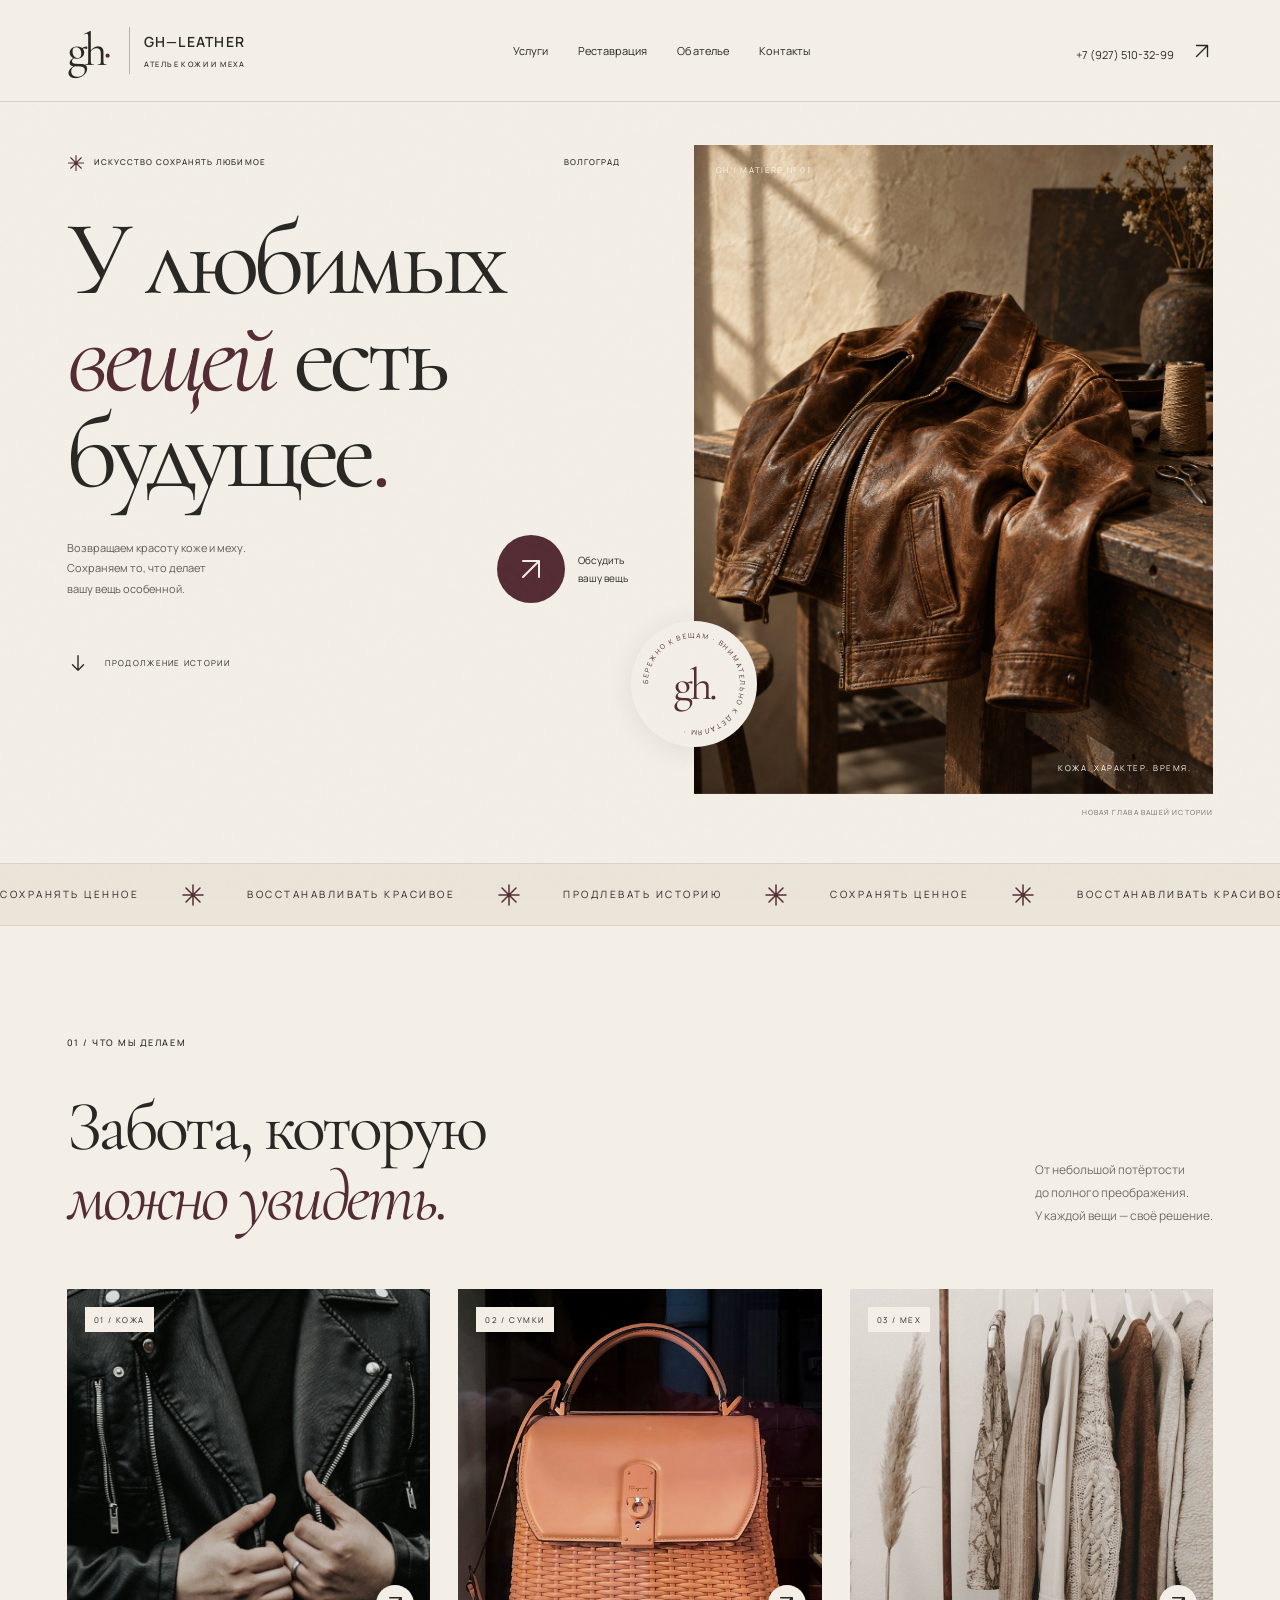
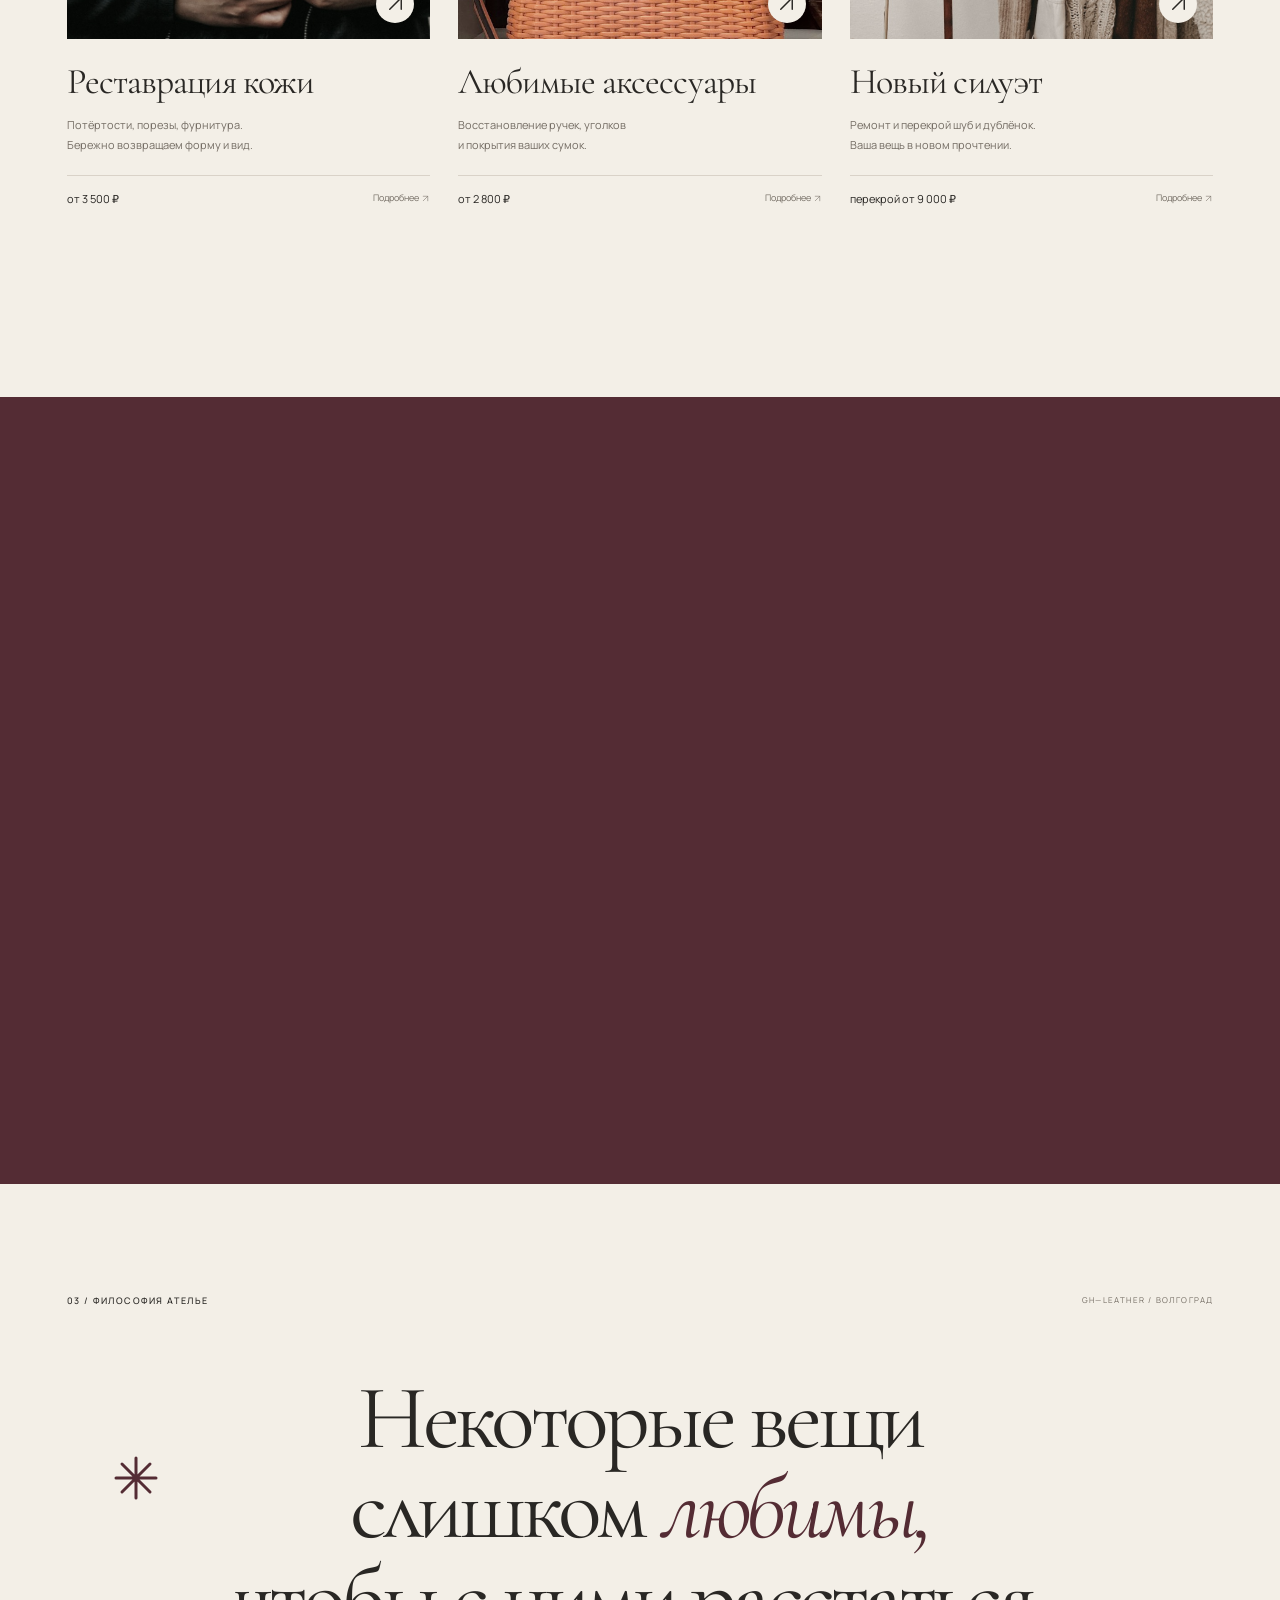
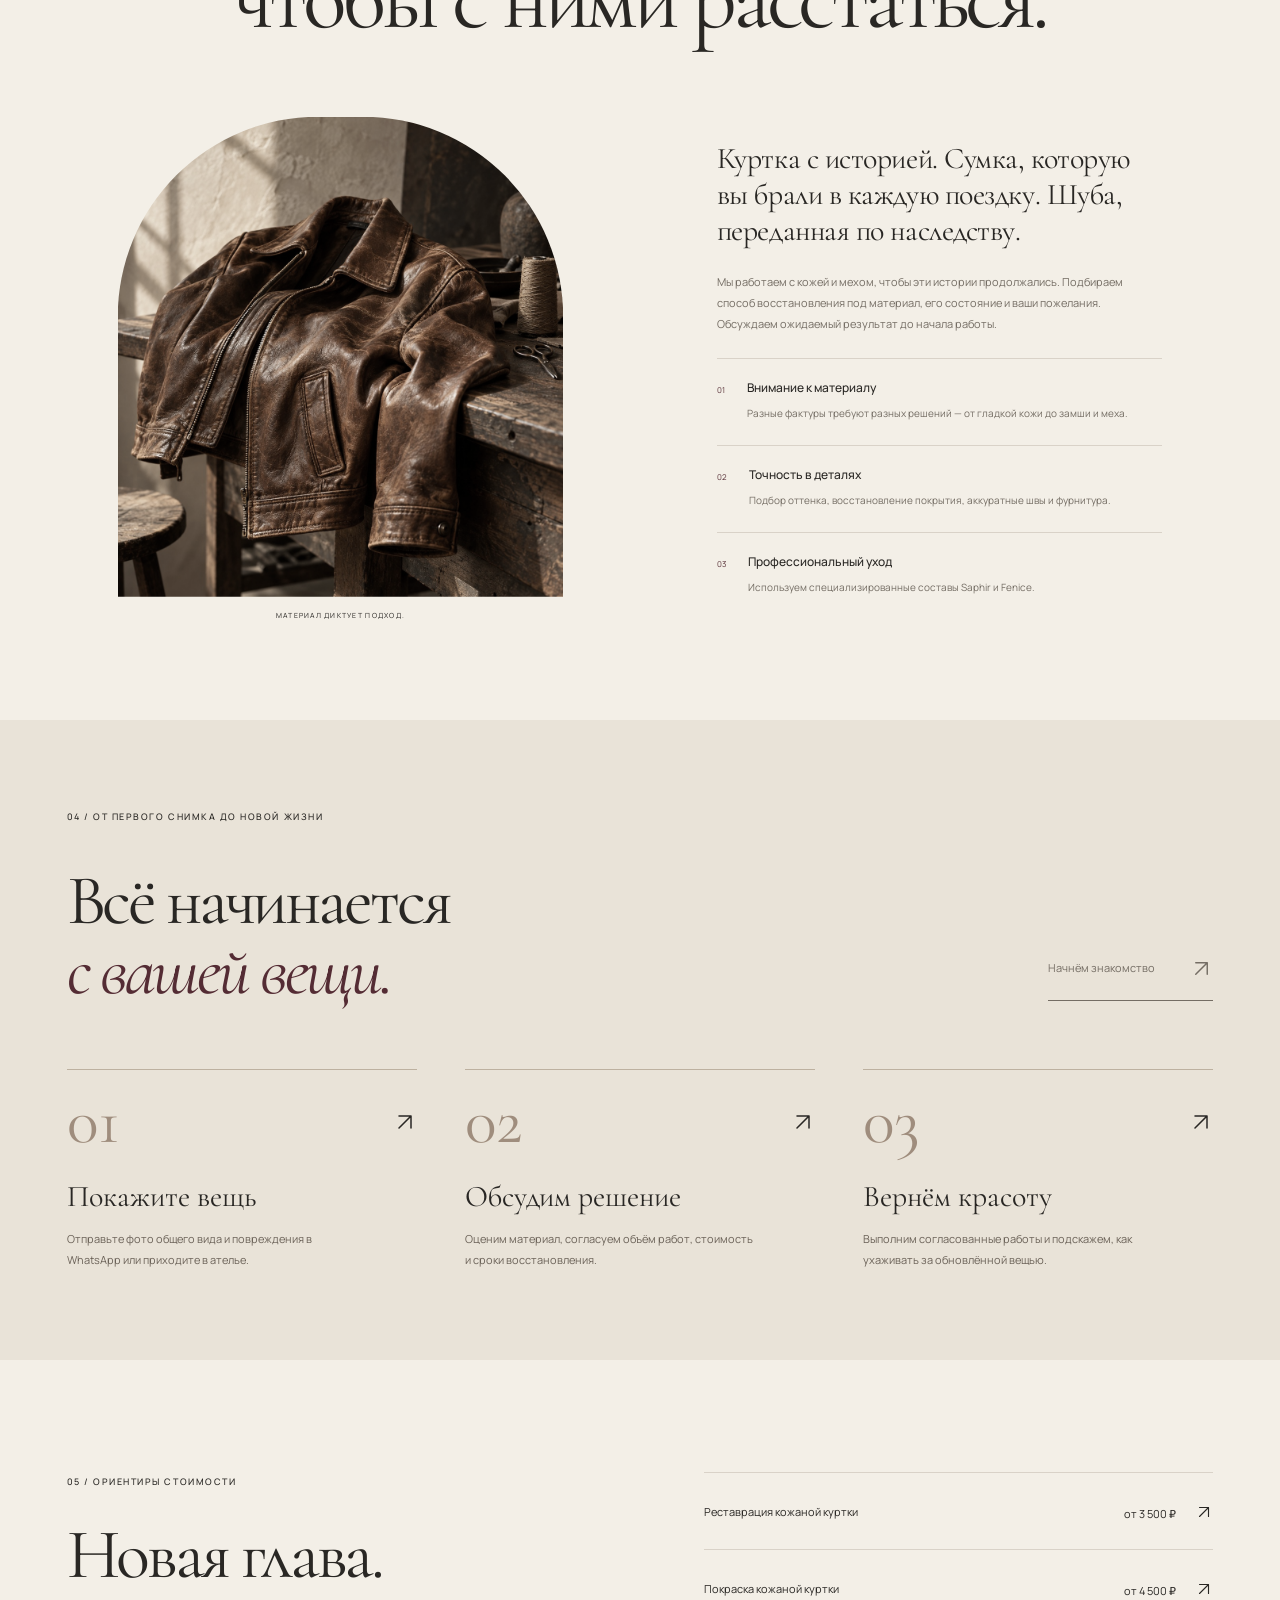
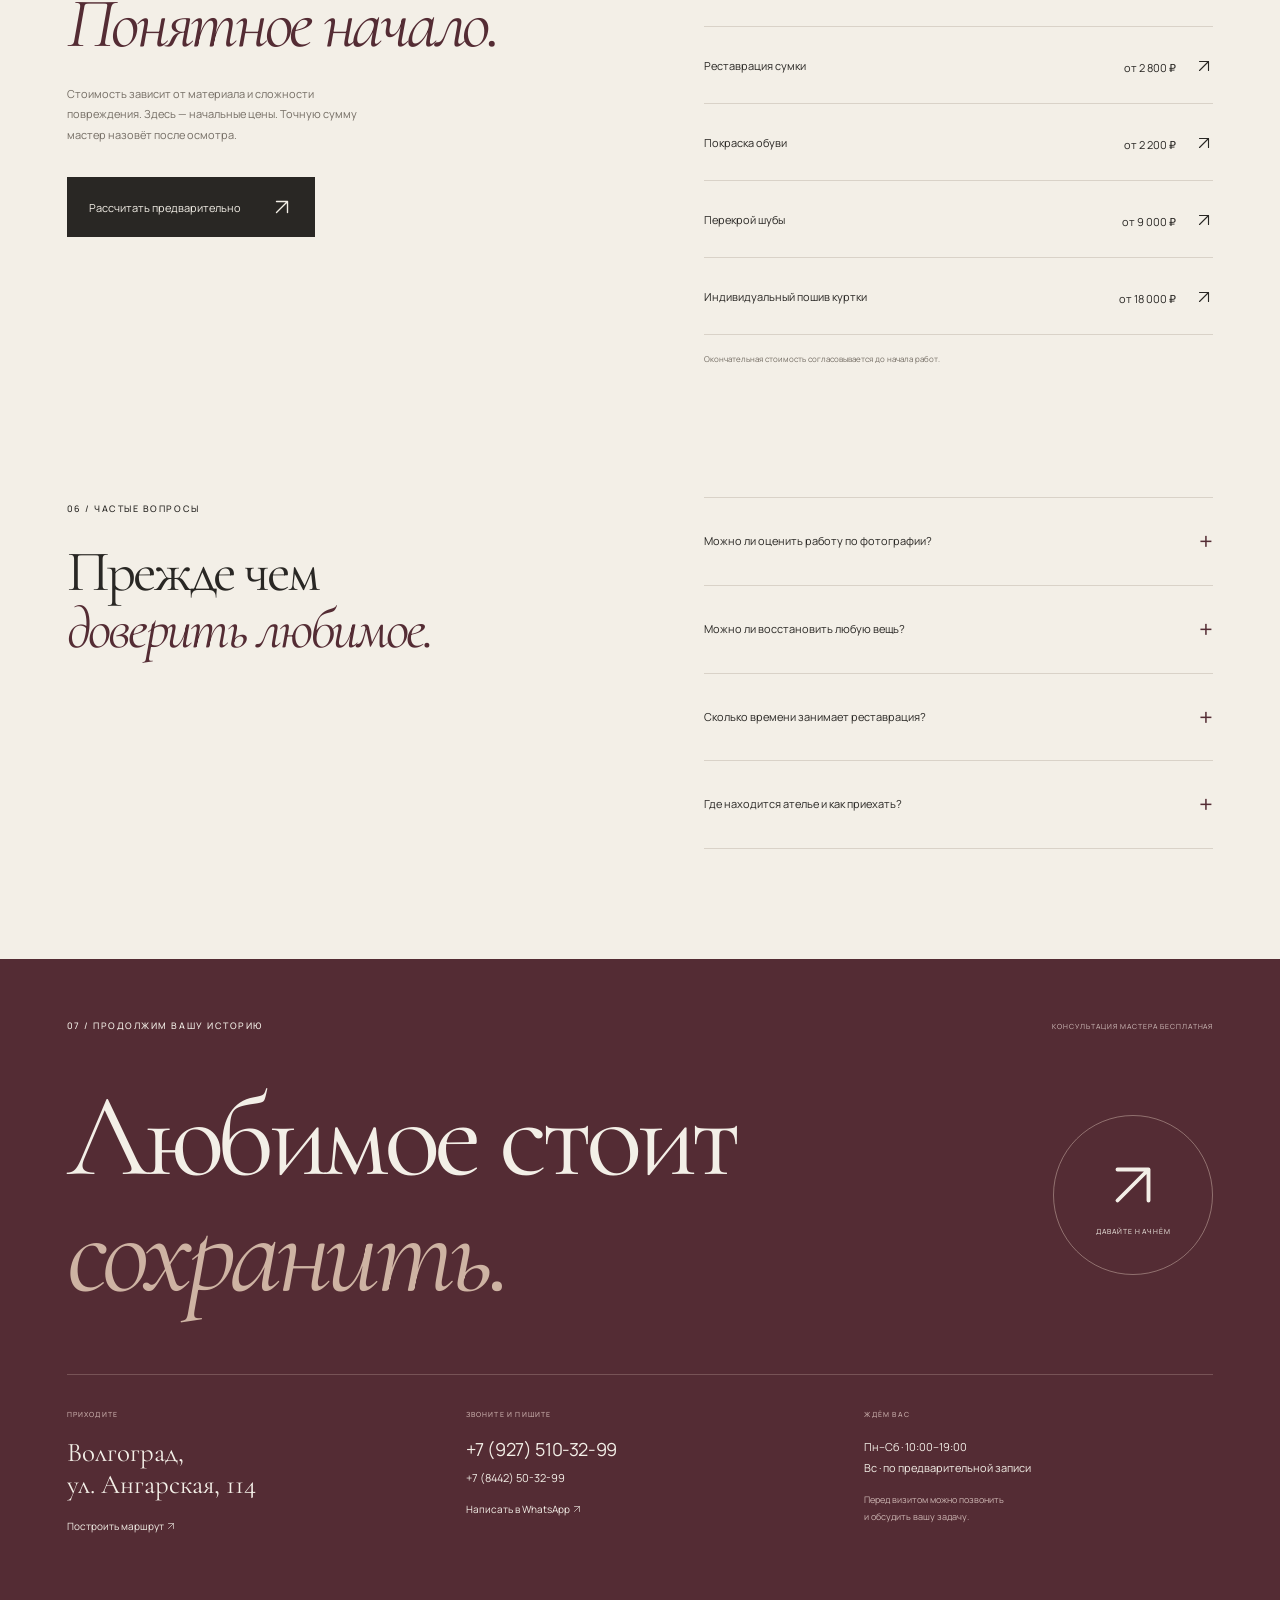
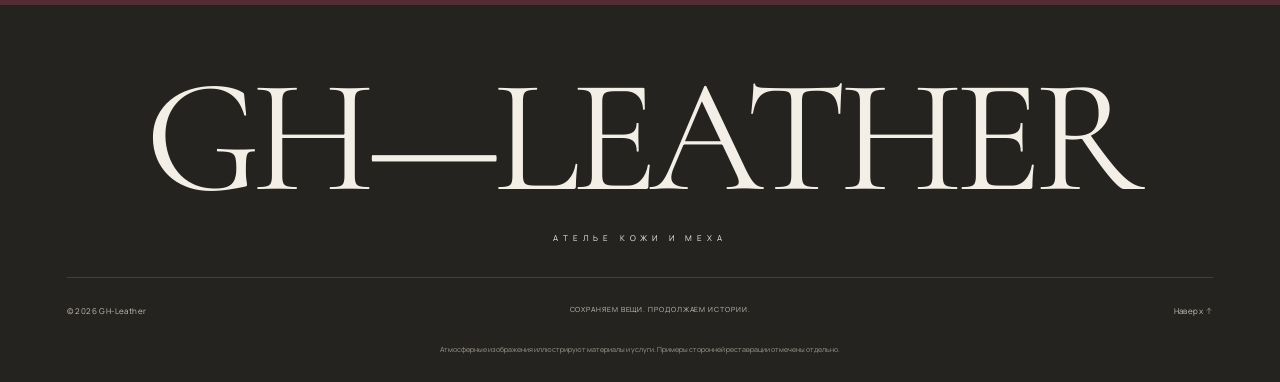
==== commit b5819a9c: "Use reliable SVG icons and verify HTTPS without prohibited owner-settings retries" ====
--- a/atelier/index.html
+++ b/atelier/index.html
@@ -14,41 +14,41 @@
 <header class="header">
 <a class="brand" href="#top" aria-label="GH-Leather — главная"><span class="brand-mark">gh<span>·</span></span><span class="brand-type">GH—LEATHER<small>АТЕЛЬЕ КОЖИ И МЕХА</small></span></a>
 <nav class="desktop-nav" aria-label="Основная навигация"><a href="#services">Услуги</a><a href="#restoration">Реставрация</a><a href="#atelier">Об ателье</a><a href="#contacts">Контакты</a></nav>
-<a class="header-contact" href="tel:+79275103299">+7 (927) 510-32-99 <span>↗</span></a>
+<a class="header-contact" href="tel:+79275103299">+7 (927) 510-32-99 <span><svg class="icon-arrow" viewBox="0 0 24 24" aria-hidden="true" focusable="false" fill="none" stroke="currentColor" stroke-width="1.5" stroke-linecap="round" stroke-linejoin="round"><path d="M6 18 18 6M6 6h12v12"/></svg></span></a>
 <button class="menu-toggle" aria-expanded="false" aria-controls="mobile-nav" aria-label="Открыть меню"><span></span><span></span></button>
 </header>
-<nav id="mobile-nav" class="mobile-nav" aria-label="Мобильная навигация" inert><a href="#services">Услуги</a><a href="#restoration">Реставрация</a><a href="#atelier">Об ателье</a><a href="#contacts">Контакты</a><a class="mobile-phone" href="tel:+79275103299">+7 (927) 510-32-99 ↗</a></nav>
+<nav id="mobile-nav" class="mobile-nav" aria-label="Мобильная навигация" inert><a href="#services">Услуги</a><a href="#restoration">Реставрация</a><a href="#atelier">Об ателье</a><a href="#contacts">Контакты</a><a class="mobile-phone" href="tel:+79275103299">+7 (927) 510-32-99 <svg class="icon-arrow" viewBox="0 0 24 24" aria-hidden="true" focusable="false" fill="none" stroke="currentColor" stroke-width="1.5" stroke-linecap="round" stroke-linejoin="round"><path d="M6 18 18 6M6 6h12v12"/></svg></a></nav>
 <main id="main">
 <section class="hero" aria-labelledby="hero-title">
-<div class="hero-copy"><div class="eyebrow hero-intro"><span class="tiny-cross">✳</span> ИСКУССТВО СОХРАНЯТЬ ЛЮБИМОЕ <span class="hero-city">ВОЛГОГРАД</span></div>
+<div class="hero-copy"><div class="eyebrow hero-intro"><span class="tiny-cross"><svg class="icon-star" viewBox="0 0 24 24" aria-hidden="true" focusable="false" fill="none" stroke="currentColor" stroke-width="1.5" stroke-linecap="round" stroke-linejoin="round"><path d="M12 2v20M2 12h20M5 5l14 14M5 19 19 5"/></svg></span> ИСКУССТВО СОХРАНЯТЬ ЛЮБИМОЕ <span class="hero-city">ВОЛГОГРАД</span></div>
 <h1 id="hero-title"><span class="title-line">У любимых</span><span class="title-line"><em>вещей</em> есть</span><span class="title-line">будущее<span class="wine-dot">.</span></span></h1>
-<div class="hero-bottom"><p>Возвращаем красоту коже и меху.<br>Сохраняем то, что делает<br>вашу вещь особенной.</p><button class="round-link" data-consult><span class="round-link-circle">↗</span><span>Обсудить<br>вашу вещь</span></button></div>
-<a class="hero-scroll" href="#services"><span>↓</span> ПРОДОЛЖЕНИЕ ИСТОРИИ</a></div>
+<div class="hero-bottom"><p>Возвращаем красоту коже и меху.<br>Сохраняем то, что делает<br>вашу вещь особенной.</p><button class="round-link" data-consult><span class="round-link-circle"><svg class="icon-arrow" viewBox="0 0 24 24" aria-hidden="true" focusable="false" fill="none" stroke="currentColor" stroke-width="1.5" stroke-linecap="round" stroke-linejoin="round"><path d="M6 18 18 6M6 6h12v12"/></svg></span><span>Обсудить<br>вашу вещь</span></button></div>
+<a class="hero-scroll" href="#services"><span><svg class="icon-arrow" viewBox="0 0 24 24" aria-hidden="true" focusable="false" fill="none" stroke="currentColor" stroke-width="1.5" stroke-linecap="round" stroke-linejoin="round"><path d="M12 4v16m-6-6 6 6 6-6"/></svg></span> ПРОДОЛЖЕНИЕ ИСТОРИИ</a></div>
 <div class="hero-visual"><div class="hero-img-wrap"><img class="hero-photo" src="images/atelier-editorial.jpg" alt="Кожаная куртка тёплого коньячного оттенка — атмосферный образ ателье" fetchpriority="high"><span class="image-index">GH / MATIÈRE № 01</span><span class="image-note">КОЖА. ХАРАКТЕР. ВРЕМЯ.</span></div><div class="hero-seal" aria-hidden="true"><svg viewBox="0 0 150 150"><defs><path id="seal-path" d="M75,75 m-55,0 a55,55 0 1,1 110,0 a55,55 0 1,1 -110,0"/></defs><text><textPath href="#seal-path">БЕРЕЖНО К ВЕЩАМ · ВНИМАТЕЛЬНО К ДЕТАЛЯМ · </textPath></text></svg><span>gh.</span></div><span class="hero-caption">НОВАЯ ГЛАВА ВАШЕЙ ИСТОРИИ</span></div>
 </section>
-<div class="ticker" aria-hidden="true"><div class="ticker-track"><span>СОХРАНЯТЬ ЦЕННОЕ</span><i>✳</i><span>ВОССТАНАВЛИВАТЬ КРАСИВОЕ</span><i>✳</i><span>ПРОДЛЕВАТЬ ИСТОРИЮ</span><i>✳</i><span>СОХРАНЯТЬ ЦЕННОЕ</span><i>✳</i><span>ВОССТАНАВЛИВАТЬ КРАСИВОЕ</span><i>✳</i><span>ПРОДЛЕВАТЬ ИСТОРИЮ</span><i>✳</i></div></div>
+<div class="ticker" aria-hidden="true"><div class="ticker-track"><span>СОХРАНЯТЬ ЦЕННОЕ</span><i><svg class="icon-star" viewBox="0 0 24 24" aria-hidden="true" focusable="false" fill="none" stroke="currentColor" stroke-width="1.5" stroke-linecap="round" stroke-linejoin="round"><path d="M12 2v20M2 12h20M5 5l14 14M5 19 19 5"/></svg></i><span>ВОССТАНАВЛИВАТЬ КРАСИВОЕ</span><i><svg class="icon-star" viewBox="0 0 24 24" aria-hidden="true" focusable="false" fill="none" stroke="currentColor" stroke-width="1.5" stroke-linecap="round" stroke-linejoin="round"><path d="M12 2v20M2 12h20M5 5l14 14M5 19 19 5"/></svg></i><span>ПРОДЛЕВАТЬ ИСТОРИЮ</span><i><svg class="icon-star" viewBox="0 0 24 24" aria-hidden="true" focusable="false" fill="none" stroke="currentColor" stroke-width="1.5" stroke-linecap="round" stroke-linejoin="round"><path d="M12 2v20M2 12h20M5 5l14 14M5 19 19 5"/></svg></i><span>СОХРАНЯТЬ ЦЕННОЕ</span><i><svg class="icon-star" viewBox="0 0 24 24" aria-hidden="true" focusable="false" fill="none" stroke="currentColor" stroke-width="1.5" stroke-linecap="round" stroke-linejoin="round"><path d="M12 2v20M2 12h20M5 5l14 14M5 19 19 5"/></svg></i><span>ВОССТАНАВЛИВАТЬ КРАСИВОЕ</span><i><svg class="icon-star" viewBox="0 0 24 24" aria-hidden="true" focusable="false" fill="none" stroke="currentColor" stroke-width="1.5" stroke-linecap="round" stroke-linejoin="round"><path d="M12 2v20M2 12h20M5 5l14 14M5 19 19 5"/></svg></i><span>ПРОДЛЕВАТЬ ИСТОРИЮ</span><i><svg class="icon-star" viewBox="0 0 24 24" aria-hidden="true" focusable="false" fill="none" stroke="currentColor" stroke-width="1.5" stroke-linecap="round" stroke-linejoin="round"><path d="M12 2v20M2 12h20M5 5l14 14M5 19 19 5"/></svg></i></div></div>
 <section class="services section" id="services">
 <div class="section-heading reveal"><span class="eyebrow">01 / ЧТО МЫ ДЕЛАЕМ</span><h2>Забота, которую<br><em>можно увидеть.</em></h2><p class="heading-aside">От небольшой потёртости<br>до полного преображения.<br>У каждой вещи — своё решение.</p></div>
 <div class="service-grid">
-<button class="service-card reveal" data-service="jacket"><span class="service-image"><img src="images/jacket_after.jpg" alt="Детали чёрной кожаной куртки" loading="lazy"><span class="service-arrow">↗</span><span class="service-tag">01 / КОЖА</span></span><span class="service-title">Реставрация кожи</span><span class="service-desc">Потёртости, порезы, фурнитура.<br>Бережно возвращаем форму и вид.</span><span class="service-price">от 3 500 ₽ <span>Подробнее ↗</span></span></button>
-<button class="service-card reveal" data-service="bag"><span class="service-image"><img src="images/gallery_bag.jpg" alt="Кожаная сумка коньячного цвета" loading="lazy"><span class="service-arrow">↗</span><span class="service-tag">02 / СУМКИ</span></span><span class="service-title">Любимые аксессуары</span><span class="service-desc">Восстановление ручек, уголков<br>и покрытия ваших сумок.</span><span class="service-price">от 2 800 ₽ <span>Подробнее ↗</span></span></button>
-<button class="service-card reveal" data-service="fur"><span class="service-image"><img src="images/hero_leather_craft.jpg" alt="Одежда в натуральных нейтральных оттенках" loading="lazy"><span class="service-arrow">↗</span><span class="service-tag">03 / МЕХ</span></span><span class="service-title">Новый силуэт</span><span class="service-desc">Ремонт и перекрой шуб и дублёнок.<br>Ваша вещь в новом прочтении.</span><span class="service-price">перекрой от 9 000 ₽ <span>Подробнее ↗</span></span></button>
+<button class="service-card reveal" data-service="jacket"><span class="service-image"><img src="images/jacket_after.jpg" alt="Детали чёрной кожаной куртки" loading="lazy"><span class="service-arrow"><svg class="icon-arrow" viewBox="0 0 24 24" aria-hidden="true" focusable="false" fill="none" stroke="currentColor" stroke-width="1.5" stroke-linecap="round" stroke-linejoin="round"><path d="M6 18 18 6M6 6h12v12"/></svg></span><span class="service-tag">01 / КОЖА</span></span><span class="service-title">Реставрация кожи</span><span class="service-desc">Потёртости, порезы, фурнитура.<br>Бережно возвращаем форму и вид.</span><span class="service-price">от 3 500 ₽ <span>Подробнее <svg class="icon-arrow" viewBox="0 0 24 24" aria-hidden="true" focusable="false" fill="none" stroke="currentColor" stroke-width="1.5" stroke-linecap="round" stroke-linejoin="round"><path d="M6 18 18 6M6 6h12v12"/></svg></span></span></button>
+<button class="service-card reveal" data-service="bag"><span class="service-image"><img src="images/gallery_bag.jpg" alt="Кожаная сумка коньячного цвета" loading="lazy"><span class="service-arrow"><svg class="icon-arrow" viewBox="0 0 24 24" aria-hidden="true" focusable="false" fill="none" stroke="currentColor" stroke-width="1.5" stroke-linecap="round" stroke-linejoin="round"><path d="M6 18 18 6M6 6h12v12"/></svg></span><span class="service-tag">02 / СУМКИ</span></span><span class="service-title">Любимые аксессуары</span><span class="service-desc">Восстановление ручек, уголков<br>и покрытия ваших сумок.</span><span class="service-price">от 2 800 ₽ <span>Подробнее <svg class="icon-arrow" viewBox="0 0 24 24" aria-hidden="true" focusable="false" fill="none" stroke="currentColor" stroke-width="1.5" stroke-linecap="round" stroke-linejoin="round"><path d="M6 18 18 6M6 6h12v12"/></svg></span></span></button>
+<button class="service-card reveal" data-service="fur"><span class="service-image"><img src="images/hero_leather_craft.jpg" alt="Одежда в натуральных нейтральных оттенках" loading="lazy"><span class="service-arrow"><svg class="icon-arrow" viewBox="0 0 24 24" aria-hidden="true" focusable="false" fill="none" stroke="currentColor" stroke-width="1.5" stroke-linecap="round" stroke-linejoin="round"><path d="M6 18 18 6M6 6h12v12"/></svg></span><span class="service-tag">03 / МЕХ</span></span><span class="service-title">Новый силуэт</span><span class="service-desc">Ремонт и перекрой шуб и дублёнок.<br>Ваша вещь в новом прочтении.</span><span class="service-price">перекрой от 9 000 ₽ <span>Подробнее <svg class="icon-arrow" viewBox="0 0 24 24" aria-hidden="true" focusable="false" fill="none" stroke="currentColor" stroke-width="1.5" stroke-linecap="round" stroke-linejoin="round"><path d="M6 18 18 6M6 6h12v12"/></svg></span></span></button>
 </div>
-<div class="service-footer reveal"><p>А ещё — покраска обуви, пошив на заказ,<br>реставрация кожи мебели и салонов авто.</p><button class="text-link" data-consult>Найти решение для моей вещи <span>↗</span></button></div>
+<div class="service-footer reveal"><p>А ещё — покраска обуви, пошив на заказ,<br>реставрация кожи мебели и салонов авто.</p><button class="text-link" data-consult>Найти решение для моей вещи <span><svg class="icon-arrow" viewBox="0 0 24 24" aria-hidden="true" focusable="false" fill="none" stroke="currentColor" stroke-width="1.5" stroke-linecap="round" stroke-linejoin="round"><path d="M6 18 18 6M6 6h12v12"/></svg></span></button></div>
 </section>
 <section class="restoration section" id="restoration">
-<div class="restoration-copy reveal"><span class="eyebrow">02 / ИСКУССТВО ПРЕОБРАЖЕНИЯ</span><h2>Время оставляет<br>следы.<br><em>Мы — характер.</em></h2><p>Мягкость кожи, глубина оттенка, знакомая фактура. В реставрации важна каждая деталь, которая делает вещь вашей.</p><div class="compare-tabs" role="group" aria-label="Выбрать пример реставрации"><button class="active" data-compare="jacket" aria-pressed="true">Кожаная куртка</button><button data-compare="bag" aria-pressed="false">Сумка</button></div><p class="compare-explanation">Передвиньте разделитель —<br>рассмотрите изменения в деталях.</p><div class="compare-credits">Иллюстрация возможностей реставрации.<br>Работа другой мастерской: <a id="compare-source" href="https://www.releather.com/leather-restoration-jackets-coats" target="_blank" rel="noopener noreferrer">ReLeather ↗</a></div></div>
-<div class="comparison-block reveal"><div class="comparison" style="--split:50%"><img id="after-img" class="compare-photo" src="images/studio_jacket_after.jpg" alt="Кожаная куртка после реставрации мастерской ReLeather" loading="lazy"><div class="before-layer"><img id="before-img" class="compare-photo" src="images/studio_jacket_before.jpg" alt="Повреждения кожаной куртки до реставрации" loading="lazy"></div><span class="compare-label before-label">ДО</span><span class="compare-label after-label">ПОСЛЕ</span><span class="compare-divider" aria-hidden="true"><span>↔</span></span><input id="compare-range" type="range" min="0" max="100" value="50" aria-label="Сравнить до и после реставрации" aria-valuetext="Показано 50% изображения до реставрации"></div><div class="compare-bottom"><span>ВОССТАНОВЛЕНИЕ КОЖИ</span><span>ДВИГАЙТЕ ↔</span></div></div>
+<div class="restoration-copy reveal"><span class="eyebrow">02 / ИСКУССТВО ПРЕОБРАЖЕНИЯ</span><h2>Время оставляет<br>следы.<br><em>Мы — характер.</em></h2><p>Мягкость кожи, глубина оттенка, знакомая фактура. В реставрации важна каждая деталь, которая делает вещь вашей.</p><div class="compare-tabs" role="group" aria-label="Выбрать пример реставрации"><button class="active" data-compare="jacket" aria-pressed="true">Кожаная куртка</button><button data-compare="bag" aria-pressed="false">Сумка</button></div><p class="compare-explanation">Передвиньте разделитель —<br>рассмотрите изменения в деталях.</p><div class="compare-credits">Иллюстрация возможностей реставрации.<br>Работа другой мастерской: <a id="compare-source" href="https://www.releather.com/leather-restoration-jackets-coats" target="_blank" rel="noopener noreferrer">ReLeather</a></div></div>
+<div class="comparison-block reveal"><div class="comparison" style="--split:50%"><img id="after-img" class="compare-photo" src="images/studio_jacket_after.jpg" alt="Кожаная куртка после реставрации мастерской ReLeather" loading="lazy"><div class="before-layer"><img id="before-img" class="compare-photo" src="images/studio_jacket_before.jpg" alt="Повреждения кожаной куртки до реставрации" loading="lazy"></div><span class="compare-label before-label">ДО</span><span class="compare-label after-label">ПОСЛЕ</span><span class="compare-divider" aria-hidden="true"><span><svg class="icon-arrow" viewBox="0 0 24 24" aria-hidden="true" focusable="false" fill="none" stroke="currentColor" stroke-width="1.5" stroke-linecap="round" stroke-linejoin="round"><path d="M4 12h16M8 8l-4 4 4 4m8-8 4 4-4 4"/></svg></span></span><input id="compare-range" type="range" min="0" max="100" value="50" aria-label="Сравнить до и после реставрации" aria-valuetext="Показано 50% изображения до реставрации"></div><div class="compare-bottom"><span>ВОССТАНОВЛЕНИЕ КОЖИ</span><span>ДВИГАЙТЕ <svg class="icon-arrow" viewBox="0 0 24 24" aria-hidden="true" focusable="false" fill="none" stroke="currentColor" stroke-width="1.5" stroke-linecap="round" stroke-linejoin="round"><path d="M4 12h16M8 8l-4 4 4 4m8-8 4 4-4 4"/></svg></span></div></div>
 </section>
 <section class="atelier section" id="atelier">
-<div class="atelier-top reveal"><span class="eyebrow">03 / ФИЛОСОФИЯ АТЕЛЬЕ</span><span class="atelier-location">GH—LEATHER / ВОЛГОГРАД</span></div><div class="atelier-statement reveal"><span class="statement-star" aria-hidden="true">✳</span><h2>Некоторые вещи<br>слишком <em>любимы,</em><br>чтобы с ними расстаться.</h2></div>
+<div class="atelier-top reveal"><span class="eyebrow">03 / ФИЛОСОФИЯ АТЕЛЬЕ</span><span class="atelier-location">GH—LEATHER / ВОЛГОГРАД</span></div><div class="atelier-statement reveal"><span class="statement-star" aria-hidden="true"><svg class="icon-star" viewBox="0 0 24 24" aria-hidden="true" focusable="false" fill="none" stroke="currentColor" stroke-width="1.5" stroke-linecap="round" stroke-linejoin="round"><path d="M12 2v20M2 12h20M5 5l14 14M5 19 19 5"/></svg></span><h2>Некоторые вещи<br>слишком <em>любимы,</em><br>чтобы с ними расстаться.</h2></div>
 <div class="atelier-details"><div class="atelier-material reveal"><img src="images/atelier-editorial.jpg" alt="Фактура и складки натуральной кожи, редакционная иллюстрация" loading="lazy"><span>МАТЕРИАЛ ДИКТУЕТ ПОДХОД.</span></div><div class="atelier-text reveal"><p class="large-copy">Куртка с историей. Сумка, которую вы брали в каждую поездку. Шуба, переданная по наследству.</p><p>Мы работаем с кожей и мехом, чтобы эти истории продолжались. Подбираем способ восстановления под материал, его состояние и ваши пожелания. Обсуждаем ожидаемый результат до начала работы.</p><div class="principle"><span>01</span><div><h3>Внимание к материалу</h3><p>Разные фактуры требуют разных решений — от гладкой кожи до замши и меха.</p></div></div><div class="principle"><span>02</span><div><h3>Точность в деталях</h3><p>Подбор оттенка, восстановление покрытия, аккуратные швы и фурнитура.</p></div></div><div class="principle"><span>03</span><div><h3>Профессиональный уход</h3><p>Используем специализированные составы Saphir и Fenice.</p></div></div></div></div>
 </section>
-<section class="process section" id="process"><div class="section-heading reveal"><span class="eyebrow">04 / ОТ ПЕРВОГО СНИМКА ДО НОВОЙ ЖИЗНИ</span><h2>Всё начинается<br><em>с вашей вещи.</em></h2><button class="text-link heading-aside" data-consult>Начнём знакомство <span>↗</span></button></div><div class="process-grid"><article class="process-step reveal"><span class="step-no">01<span>↗</span></span><h3>Покажите вещь</h3><p>Отправьте фото общего вида и повреждения в WhatsApp или приходите в ателье.</p></article><article class="process-step reveal"><span class="step-no">02<span>↗</span></span><h3>Обсудим решение</h3><p>Оценим материал, согласуем объём работ, стоимость и сроки восстановления.</p></article><article class="process-step reveal"><span class="step-no">03<span>↗</span></span><h3>Вернём красоту</h3><p>Выполним согласованные работы и подскажем, как ухаживать за обновлённой вещью.</p></article></div></section>
-<section class="prices section" id="prices"><div class="prices-intro reveal"><span class="eyebrow">05 / ОРИЕНТИРЫ СТОИМОСТИ</span><h2>Новая глава.<br><em>Понятное начало.</em></h2><p>Стоимость зависит от материала и сложности повреждения. Здесь — начальные цены. Точную сумму мастер назовёт после осмотра.</p><button class="button button-dark" data-consult>Рассчитать предварительно <span>↗</span></button></div><div class="price-list reveal"><button data-service="jacket"><span>Реставрация кожаной куртки</span><span>от 3 500 ₽ <i>↗</i></span></button><button data-service="dye"><span>Покраска кожаной куртки</span><span>от 4 500 ₽ <i>↗</i></span></button><button data-service="bag"><span>Реставрация сумки</span><span>от 2 800 ₽ <i>↗</i></span></button><button data-service="shoes"><span>Покраска обуви</span><span>от 2 200 ₽ <i>↗</i></span></button><button data-service="fur"><span>Перекрой шубы</span><span>от 9 000 ₽ <i>↗</i></span></button><button data-service="tailoring"><span>Индивидуальный пошив куртки</span><span>от 18 000 ₽ <i>↗</i></span></button><p>Окончательная стоимость согласовывается до начала работ.</p></div></section>
+<section class="process section" id="process"><div class="section-heading reveal"><span class="eyebrow">04 / ОТ ПЕРВОГО СНИМКА ДО НОВОЙ ЖИЗНИ</span><h2>Всё начинается<br><em>с вашей вещи.</em></h2><button class="text-link heading-aside" data-consult>Начнём знакомство <span><svg class="icon-arrow" viewBox="0 0 24 24" aria-hidden="true" focusable="false" fill="none" stroke="currentColor" stroke-width="1.5" stroke-linecap="round" stroke-linejoin="round"><path d="M6 18 18 6M6 6h12v12"/></svg></span></button></div><div class="process-grid"><article class="process-step reveal"><span class="step-no">01<span><svg class="icon-arrow" viewBox="0 0 24 24" aria-hidden="true" focusable="false" fill="none" stroke="currentColor" stroke-width="1.5" stroke-linecap="round" stroke-linejoin="round"><path d="M6 18 18 6M6 6h12v12"/></svg></span></span><h3>Покажите вещь</h3><p>Отправьте фото общего вида и повреждения в WhatsApp или приходите в ателье.</p></article><article class="process-step reveal"><span class="step-no">02<span><svg class="icon-arrow" viewBox="0 0 24 24" aria-hidden="true" focusable="false" fill="none" stroke="currentColor" stroke-width="1.5" stroke-linecap="round" stroke-linejoin="round"><path d="M6 18 18 6M6 6h12v12"/></svg></span></span><h3>Обсудим решение</h3><p>Оценим материал, согласуем объём работ, стоимость и сроки восстановления.</p></article><article class="process-step reveal"><span class="step-no">03<span><svg class="icon-arrow" viewBox="0 0 24 24" aria-hidden="true" focusable="false" fill="none" stroke="currentColor" stroke-width="1.5" stroke-linecap="round" stroke-linejoin="round"><path d="M6 18 18 6M6 6h12v12"/></svg></span></span><h3>Вернём красоту</h3><p>Выполним согласованные работы и подскажем, как ухаживать за обновлённой вещью.</p></article></div></section>
+<section class="prices section" id="prices"><div class="prices-intro reveal"><span class="eyebrow">05 / ОРИЕНТИРЫ СТОИМОСТИ</span><h2>Новая глава.<br><em>Понятное начало.</em></h2><p>Стоимость зависит от материала и сложности повреждения. Здесь — начальные цены. Точную сумму мастер назовёт после осмотра.</p><button class="button button-dark" data-consult>Рассчитать предварительно <span><svg class="icon-arrow" viewBox="0 0 24 24" aria-hidden="true" focusable="false" fill="none" stroke="currentColor" stroke-width="1.5" stroke-linecap="round" stroke-linejoin="round"><path d="M6 18 18 6M6 6h12v12"/></svg></span></button></div><div class="price-list reveal"><button data-service="jacket"><span>Реставрация кожаной куртки</span><span>от 3 500 ₽ <i><svg class="icon-arrow" viewBox="0 0 24 24" aria-hidden="true" focusable="false" fill="none" stroke="currentColor" stroke-width="1.5" stroke-linecap="round" stroke-linejoin="round"><path d="M6 18 18 6M6 6h12v12"/></svg></i></span></button><button data-service="dye"><span>Покраска кожаной куртки</span><span>от 4 500 ₽ <i><svg class="icon-arrow" viewBox="0 0 24 24" aria-hidden="true" focusable="false" fill="none" stroke="currentColor" stroke-width="1.5" stroke-linecap="round" stroke-linejoin="round"><path d="M6 18 18 6M6 6h12v12"/></svg></i></span></button><button data-service="bag"><span>Реставрация сумки</span><span>от 2 800 ₽ <i><svg class="icon-arrow" viewBox="0 0 24 24" aria-hidden="true" focusable="false" fill="none" stroke="currentColor" stroke-width="1.5" stroke-linecap="round" stroke-linejoin="round"><path d="M6 18 18 6M6 6h12v12"/></svg></i></span></button><button data-service="shoes"><span>Покраска обуви</span><span>от 2 200 ₽ <i><svg class="icon-arrow" viewBox="0 0 24 24" aria-hidden="true" focusable="false" fill="none" stroke="currentColor" stroke-width="1.5" stroke-linecap="round" stroke-linejoin="round"><path d="M6 18 18 6M6 6h12v12"/></svg></i></span></button><button data-service="fur"><span>Перекрой шубы</span><span>от 9 000 ₽ <i><svg class="icon-arrow" viewBox="0 0 24 24" aria-hidden="true" focusable="false" fill="none" stroke="currentColor" stroke-width="1.5" stroke-linecap="round" stroke-linejoin="round"><path d="M6 18 18 6M6 6h12v12"/></svg></i></span></button><button data-service="tailoring"><span>Индивидуальный пошив куртки</span><span>от 18 000 ₽ <i><svg class="icon-arrow" viewBox="0 0 24 24" aria-hidden="true" focusable="false" fill="none" stroke="currentColor" stroke-width="1.5" stroke-linecap="round" stroke-linejoin="round"><path d="M6 18 18 6M6 6h12v12"/></svg></i></span></button><p>Окончательная стоимость согласовывается до начала работ.</p></div></section>
 <section class="faq section"><div class="faq-heading reveal"><span class="eyebrow">06 / ЧАСТЫЕ ВОПРОСЫ</span><h2>Прежде чем<br><em>доверить любимое.</em></h2></div><div class="faq-list reveal"><details><summary>Можно ли оценить работу по фотографии?<span>+</span></summary><p>Да, отправьте мастеру фотографию всей вещи и крупный план повреждений при дневном свете. По снимкам можно обсудить предварительную стоимость. Окончательное решение принимается после осмотра материала.</p></details><details><summary>Можно ли восстановить любую вещь?<span>+</span></summary><p>Возможности зависят от состояния кожи или меха, глубины повреждения и предыдущего ухода. Сначала мастер осмотрит вещь и расскажет, какого результата можно ожидать.</p></details><details><summary>Сколько времени занимает реставрация?<span>+</span></summary><p>Ориентир для реставрации куртки — 3–5 рабочих дней, сумки — 2–4 дня, перекроя шубы — 5–10 дней. Точный срок зависит от сложности работ и загрузки ателье; его согласуют при приёме вещи.</p></details><details><summary>Где находится ателье и как приехать?<span>+</span></summary><p>Волгоград, ул. Ангарская, 114. Вход с торца здания магазина, рядом с поликлиникой №30. Работаем с понедельника по субботу с 10:00 до 19:00, в воскресенье — по предварительной записи.</p></details></div></section>
-<section class="contacts section" id="contacts"><div class="contact-top reveal"><span class="eyebrow">07 / ПРОДОЛЖИМ ВАШУ ИСТОРИЮ</span><span>КОНСУЛЬТАЦИЯ МАСТЕРА БЕСПЛАТНАЯ</span></div><div class="contact-main reveal"><h2>Любимое стоит<br><em>сохранить.</em></h2><button class="contact-circle" data-consult aria-label="Обсудить реставрацию с мастером">↗<span>ДАВАЙТЕ НАЧНЁМ</span></button></div><div class="contact-grid reveal"><div><span class="eyebrow">ПРИХОДИТЕ</span><address>Волгоград,<br>ул. Ангарская, 114</address><a class="contact-link" href="https://yandex.ru/maps/?text=%D0%92%D0%BE%D0%BB%D0%B3%D0%BE%D0%B3%D1%80%D0%B0%D0%B4%20%D0%90%D0%BD%D0%B3%D0%B0%D1%80%D1%81%D0%BA%D0%B0%D1%8F%20114%20GH-Leather" target="_blank" rel="noopener noreferrer">Построить маршрут ↗</a></div><div><span class="eyebrow">ЗВОНИТЕ И ПИШИТЕ</span><a class="contact-phone" href="tel:+79275103299">+7 (927) 510-32-99</a><a href="tel:+78442503299">+7 (8442) 50-32-99</a><a class="contact-link" href="https://wa.me/79275103299" target="_blank" rel="noopener noreferrer">Написать в WhatsApp ↗</a></div><div><span class="eyebrow">ЖДЁМ ВАС</span><p>Пн–Сб · 10:00–19:00<br>Вс · по предварительной записи</p><p class="contact-small">Перед визитом можно позвонить<br>и обсудить вашу задачу.</p></div></div></section>
+<section class="contacts section" id="contacts"><div class="contact-top reveal"><span class="eyebrow">07 / ПРОДОЛЖИМ ВАШУ ИСТОРИЮ</span><span>КОНСУЛЬТАЦИЯ МАСТЕРА БЕСПЛАТНАЯ</span></div><div class="contact-main reveal"><h2>Любимое стоит<br><em>сохранить.</em></h2><button class="contact-circle" data-consult aria-label="Обсудить реставрацию с мастером"><svg class="icon-arrow" viewBox="0 0 24 24" aria-hidden="true" focusable="false" fill="none" stroke="currentColor" stroke-width="1.5" stroke-linecap="round" stroke-linejoin="round"><path d="M6 18 18 6M6 6h12v12"/></svg><span>ДАВАЙТЕ НАЧНЁМ</span></button></div><div class="contact-grid reveal"><div><span class="eyebrow">ПРИХОДИТЕ</span><address>Волгоград,<br>ул. Ангарская, 114</address><a class="contact-link" href="https://yandex.ru/maps/?text=%D0%92%D0%BE%D0%BB%D0%B3%D0%BE%D0%B3%D1%80%D0%B0%D0%B4%20%D0%90%D0%BD%D0%B3%D0%B0%D1%80%D1%81%D0%BA%D0%B0%D1%8F%20114%20GH-Leather" target="_blank" rel="noopener noreferrer">Построить маршрут <svg class="icon-arrow" viewBox="0 0 24 24" aria-hidden="true" focusable="false" fill="none" stroke="currentColor" stroke-width="1.5" stroke-linecap="round" stroke-linejoin="round"><path d="M6 18 18 6M6 6h12v12"/></svg></a></div><div><span class="eyebrow">ЗВОНИТЕ И ПИШИТЕ</span><a class="contact-phone" href="tel:+79275103299">+7 (927) 510-32-99</a><a href="tel:+78442503299">+7 (8442) 50-32-99</a><a class="contact-link" href="https://wa.me/79275103299" target="_blank" rel="noopener noreferrer">Написать в WhatsApp <svg class="icon-arrow" viewBox="0 0 24 24" aria-hidden="true" focusable="false" fill="none" stroke="currentColor" stroke-width="1.5" stroke-linecap="round" stroke-linejoin="round"><path d="M6 18 18 6M6 6h12v12"/></svg></a></div><div><span class="eyebrow">ЖДЁМ ВАС</span><p>Пн–Сб · 10:00–19:00<br>Вс · по предварительной записи</p><p class="contact-small">Перед визитом можно позвонить<br>и обсудить вашу задачу.</p></div></div></section>
 </main>
-<footer class="footer"><a class="footer-brand" href="#top">GH—LEATHER<span>АТЕЛЬЕ КОЖИ И МЕХА</span></a><div class="footer-bottom"><span>© <span id="year">2026</span> GH-Leather</span><span>СОХРАНЯЕМ ВЕЩИ. ПРОДОЛЖАЕМ ИСТОРИИ.</span><a href="#top">Наверх ↑</a></div><p class="photo-note">Атмосферные изображения иллюстрируют материалы и услуги. Примеры сторонней реставрации отмечены отдельно.</p></footer>
-<dialog id="consult-dialog" aria-labelledby="consult-title"><form id="consult-form"><button class="dialog-close" type="button" aria-label="Закрыть окно">×</button><span class="eyebrow">НАЧНЁМ С ВАШЕЙ ВЕЩИ</span><h2 id="consult-title">Ещё одна<br><em>красивая история.</em></h2><p>Выберите услугу — покажем ориентир стоимости и подготовим сообщение мастеру.</p><label for="service-select">Что будем восстанавливать?</label><select id="service-select" name="service"><option value="jacket">Кожаная куртка — реставрация</option><option value="dye">Кожаная куртка — покраска</option><option value="bag">Сумка — реставрация ручек и уголков</option><option value="shoes">Обувь — покраска</option><option value="fur">Шуба — перекрой</option><option value="tailoring">Куртка — индивидуальный пошив</option><option value="other">Другая вещь или задача</option></select><label for="request-note">Расскажите о вещи <span>необязательно</span></label><textarea id="request-note" maxlength="1200" rows="3" placeholder="Например: потёрлись рукава любимой куртки…"></textarea><div class="estimate" aria-live="polite"><span>ПРЕДВАРИТЕЛЬНЫЙ ОРИЕНТИР</span><strong id="estimate-price">3 500–5 500 ₽</strong><small id="estimate-time">3–5 рабочих дней</small></div><p class="estimate-note">Точная цена и срок — после осмотра мастером.</p><button class="button button-dark" type="submit">Продолжить в WhatsApp <span>↗</span></button><p class="form-note">Откроется WhatsApp с текстом сообщения. Фото можно прикрепить там. Отправку подтверждаете вы.</p><a class="dialog-phone" href="tel:+79275103299">Или позвоните: +7 (927) 510-32-99</a></form></dialog>
+<footer class="footer"><a class="footer-brand" href="#top">GH—LEATHER<span>АТЕЛЬЕ КОЖИ И МЕХА</span></a><div class="footer-bottom"><span>© <span id="year">2026</span> GH-Leather</span><span>СОХРАНЯЕМ ВЕЩИ. ПРОДОЛЖАЕМ ИСТОРИИ.</span><a href="#top">Наверх <svg class="icon-arrow" viewBox="0 0 24 24" aria-hidden="true" focusable="false" fill="none" stroke="currentColor" stroke-width="1.5" stroke-linecap="round" stroke-linejoin="round"><path d="M12 20V4m-6 6 6-6 6 6"/></svg></a></div><p class="photo-note">Атмосферные изображения иллюстрируют материалы и услуги. Примеры сторонней реставрации отмечены отдельно.</p></footer>
+<dialog id="consult-dialog" aria-labelledby="consult-title"><form id="consult-form"><button class="dialog-close" type="button" aria-label="Закрыть окно">×</button><span class="eyebrow">НАЧНЁМ С ВАШЕЙ ВЕЩИ</span><h2 id="consult-title">Ещё одна<br><em>красивая история.</em></h2><p>Выберите услугу — покажем ориентир стоимости и подготовим сообщение мастеру.</p><label for="service-select">Что будем восстанавливать?</label><select id="service-select" name="service"><option value="jacket">Кожаная куртка — реставрация</option><option value="dye">Кожаная куртка — покраска</option><option value="bag">Сумка — реставрация ручек и уголков</option><option value="shoes">Обувь — покраска</option><option value="fur">Шуба — перекрой</option><option value="tailoring">Куртка — индивидуальный пошив</option><option value="other">Другая вещь или задача</option></select><label for="request-note">Расскажите о вещи <span>необязательно</span></label><textarea id="request-note" maxlength="1200" rows="3" placeholder="Например: потёрлись рукава любимой куртки…"></textarea><div class="estimate" aria-live="polite"><span>ПРЕДВАРИТЕЛЬНЫЙ ОРИЕНТИР</span><strong id="estimate-price">3 500–5 500 ₽</strong><small id="estimate-time">3–5 рабочих дней</small></div><p class="estimate-note">Точная цена и срок — после осмотра мастером.</p><button class="button button-dark" type="submit">Продолжить в WhatsApp <span><svg class="icon-arrow" viewBox="0 0 24 24" aria-hidden="true" focusable="false" fill="none" stroke="currentColor" stroke-width="1.5" stroke-linecap="round" stroke-linejoin="round"><path d="M6 18 18 6M6 6h12v12"/></svg></span></button><p class="form-note">Откроется WhatsApp с текстом сообщения. Фото можно прикрепить там. Отправку подтверждаете вы.</p><a class="dialog-phone" href="tel:+79275103299">Или позвоните: +7 (927) 510-32-99</a></form></dialog>
 </body></html>
--- a/atelier/styles.css
+++ b/atelier/styles.css
@@ -6,3 +6,8 @@
 @media(prefers-reduced-motion:reduce){html{scroll-behavior:auto}*,*:before,*:after{animation:none!important;transition:none!important}.js .reveal{opacity:1;transform:none}.hero-photo{transform:none!important}}
 @media(max-width:480px){.contact-main h2{font-size:clamp(44px,13.5vw,58px)}}
 @media(max-width:360px){.brand-type{font-size:11px}.brand-type small{font-size:6px}.hero-city{display:none}.round-link{gap:6px;font-size:8px}.round-link-circle{width:47px;height:47px}.hero-bottom p{font-size:9px}.price-list>button{font-size:9px}.contact-top>.eyebrow{max-width:145px}}
+
+/* Decorative marks use vectors rather than font/emoji glyph coverage. */
+.icon-arrow,.icon-star{display:inline-block;width:1em;height:1em;vertical-align:-.16em;flex-shrink:0}
+.contact-circle>.icon-arrow{width:1em;height:1em}
+.tiny-cross,.statement-star{line-height:1}
